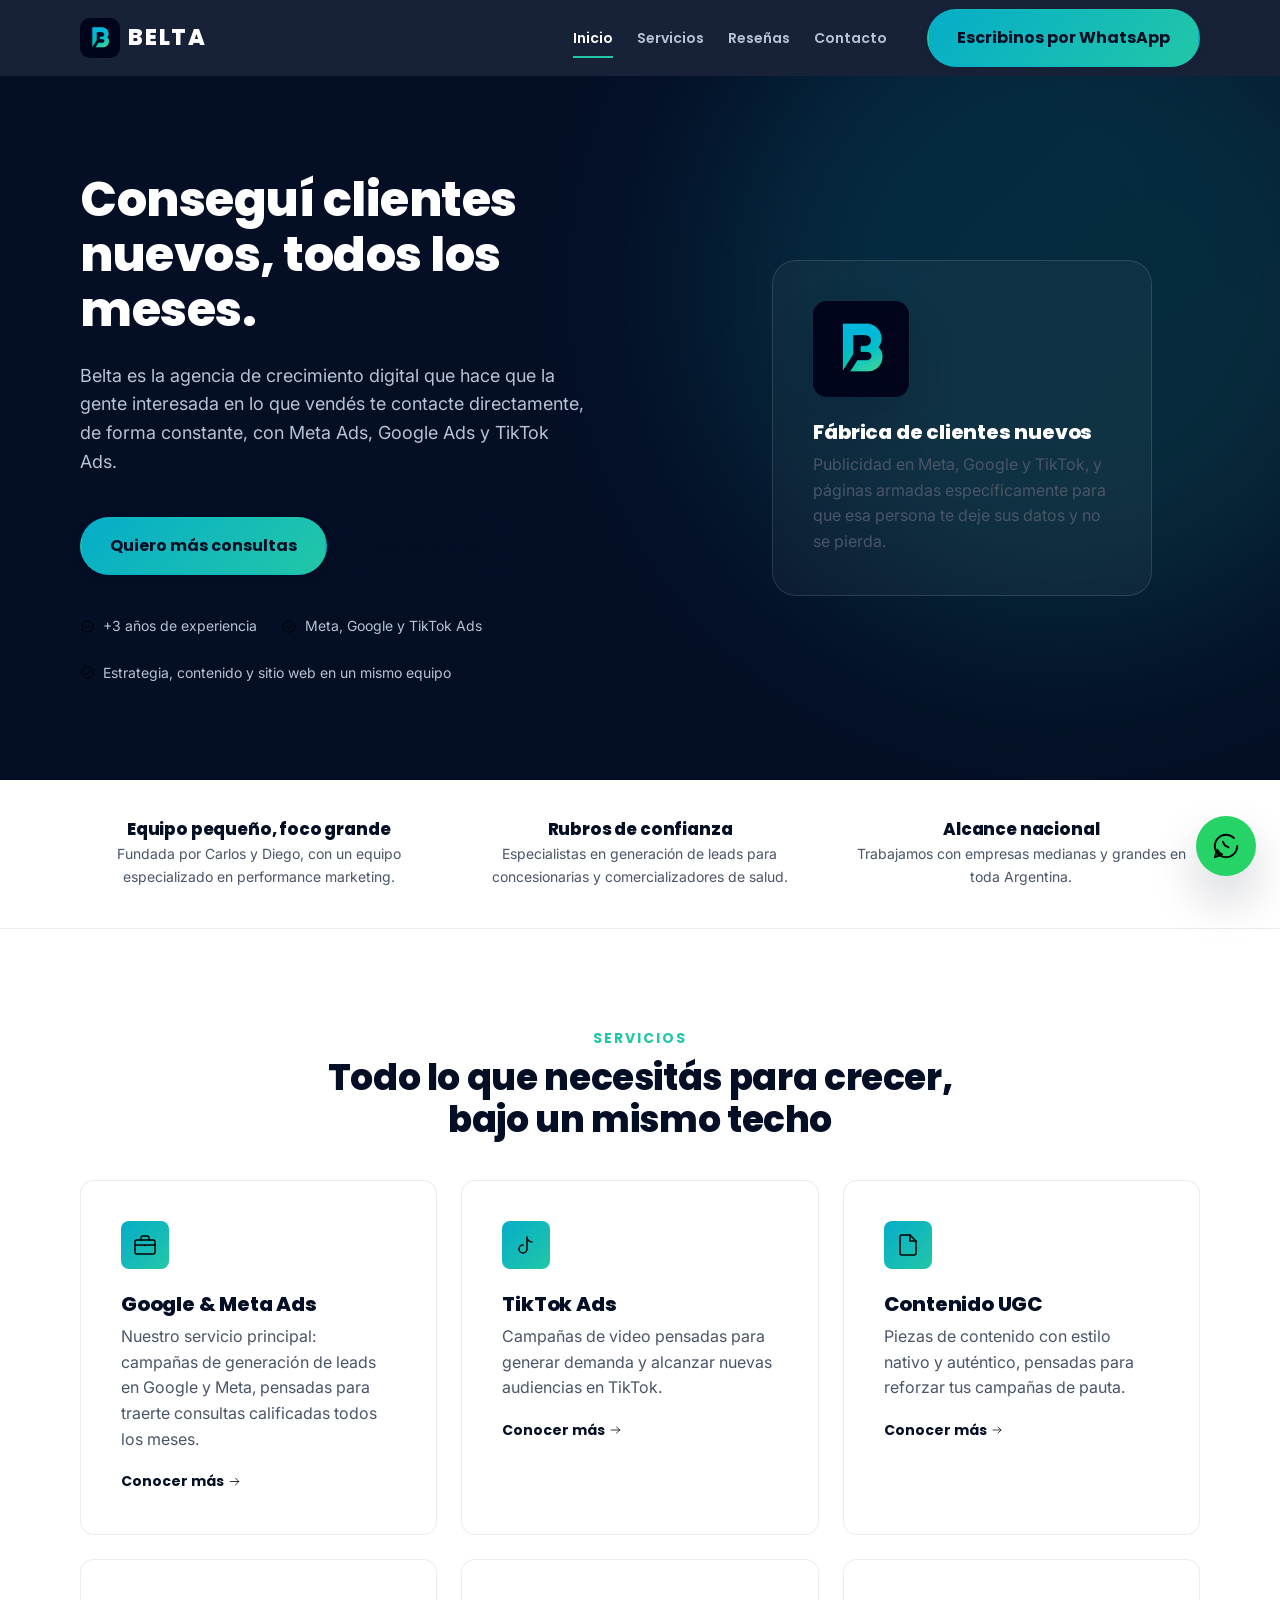
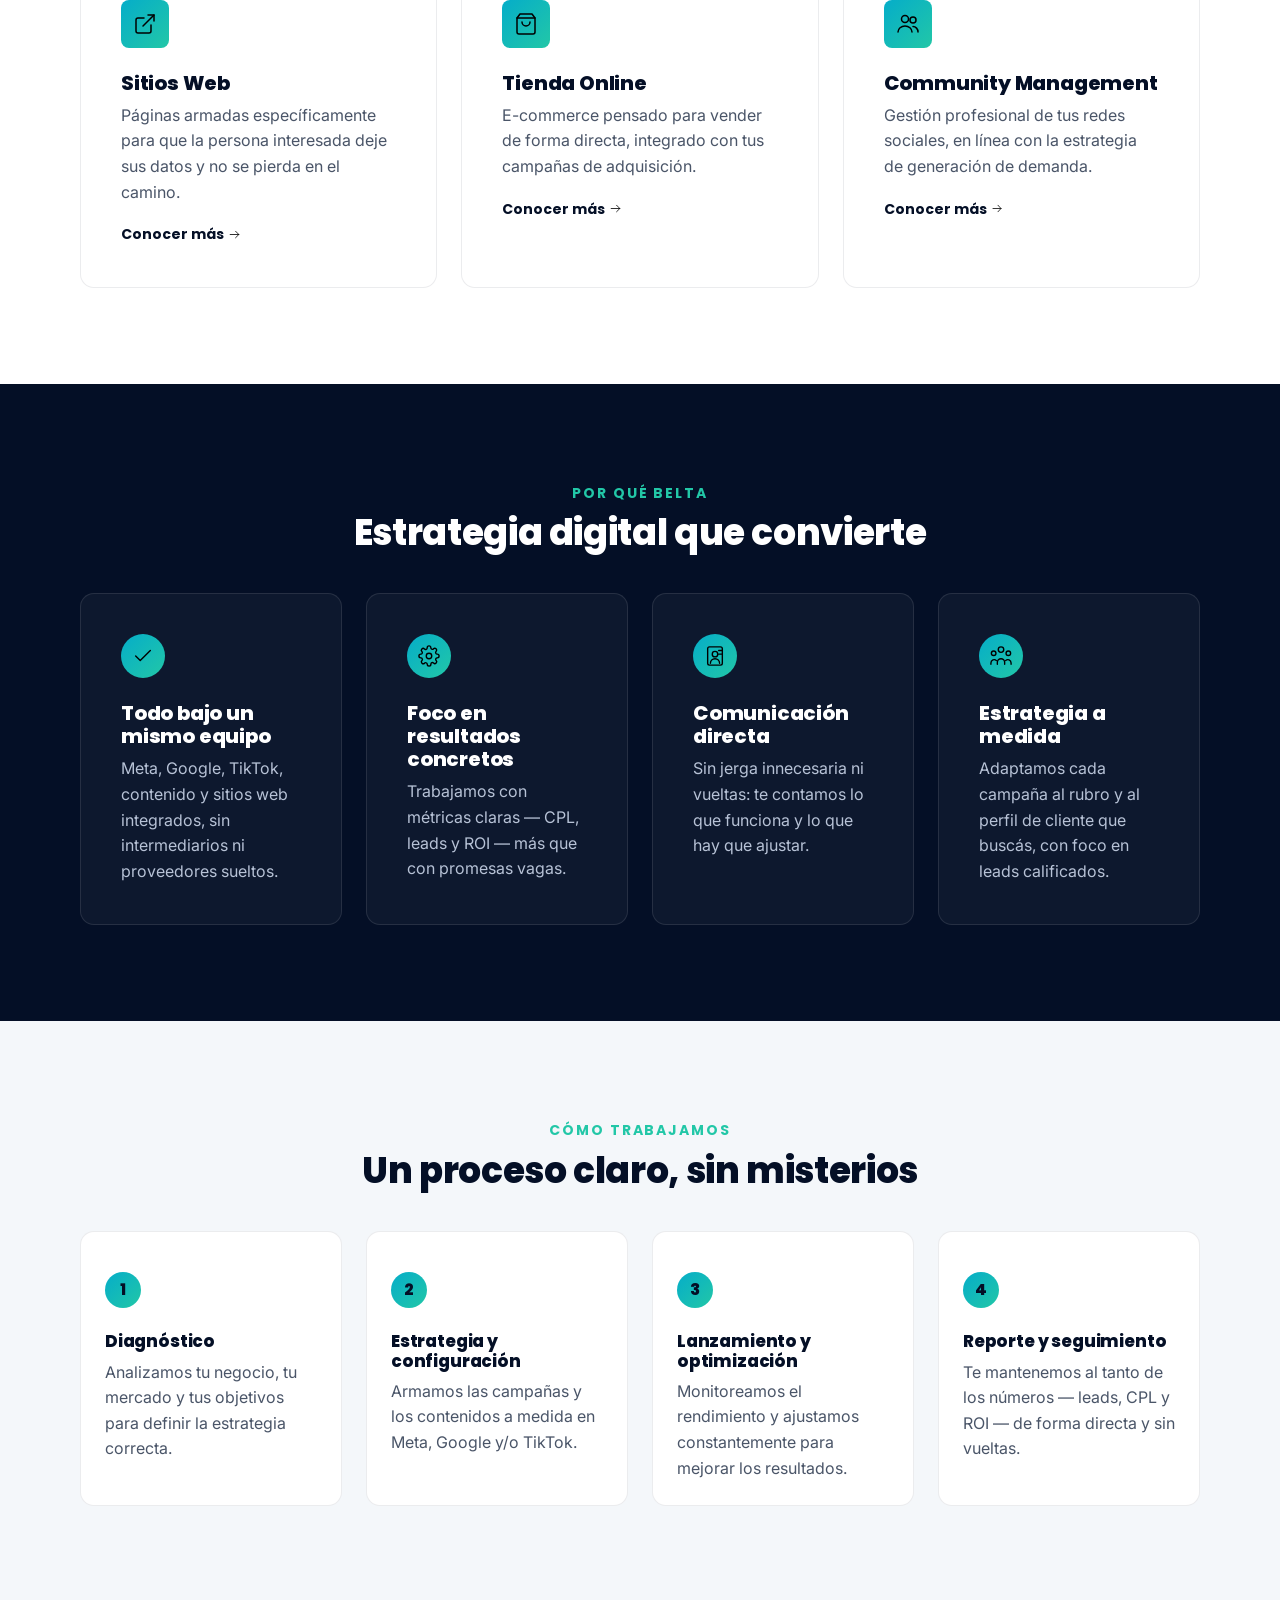
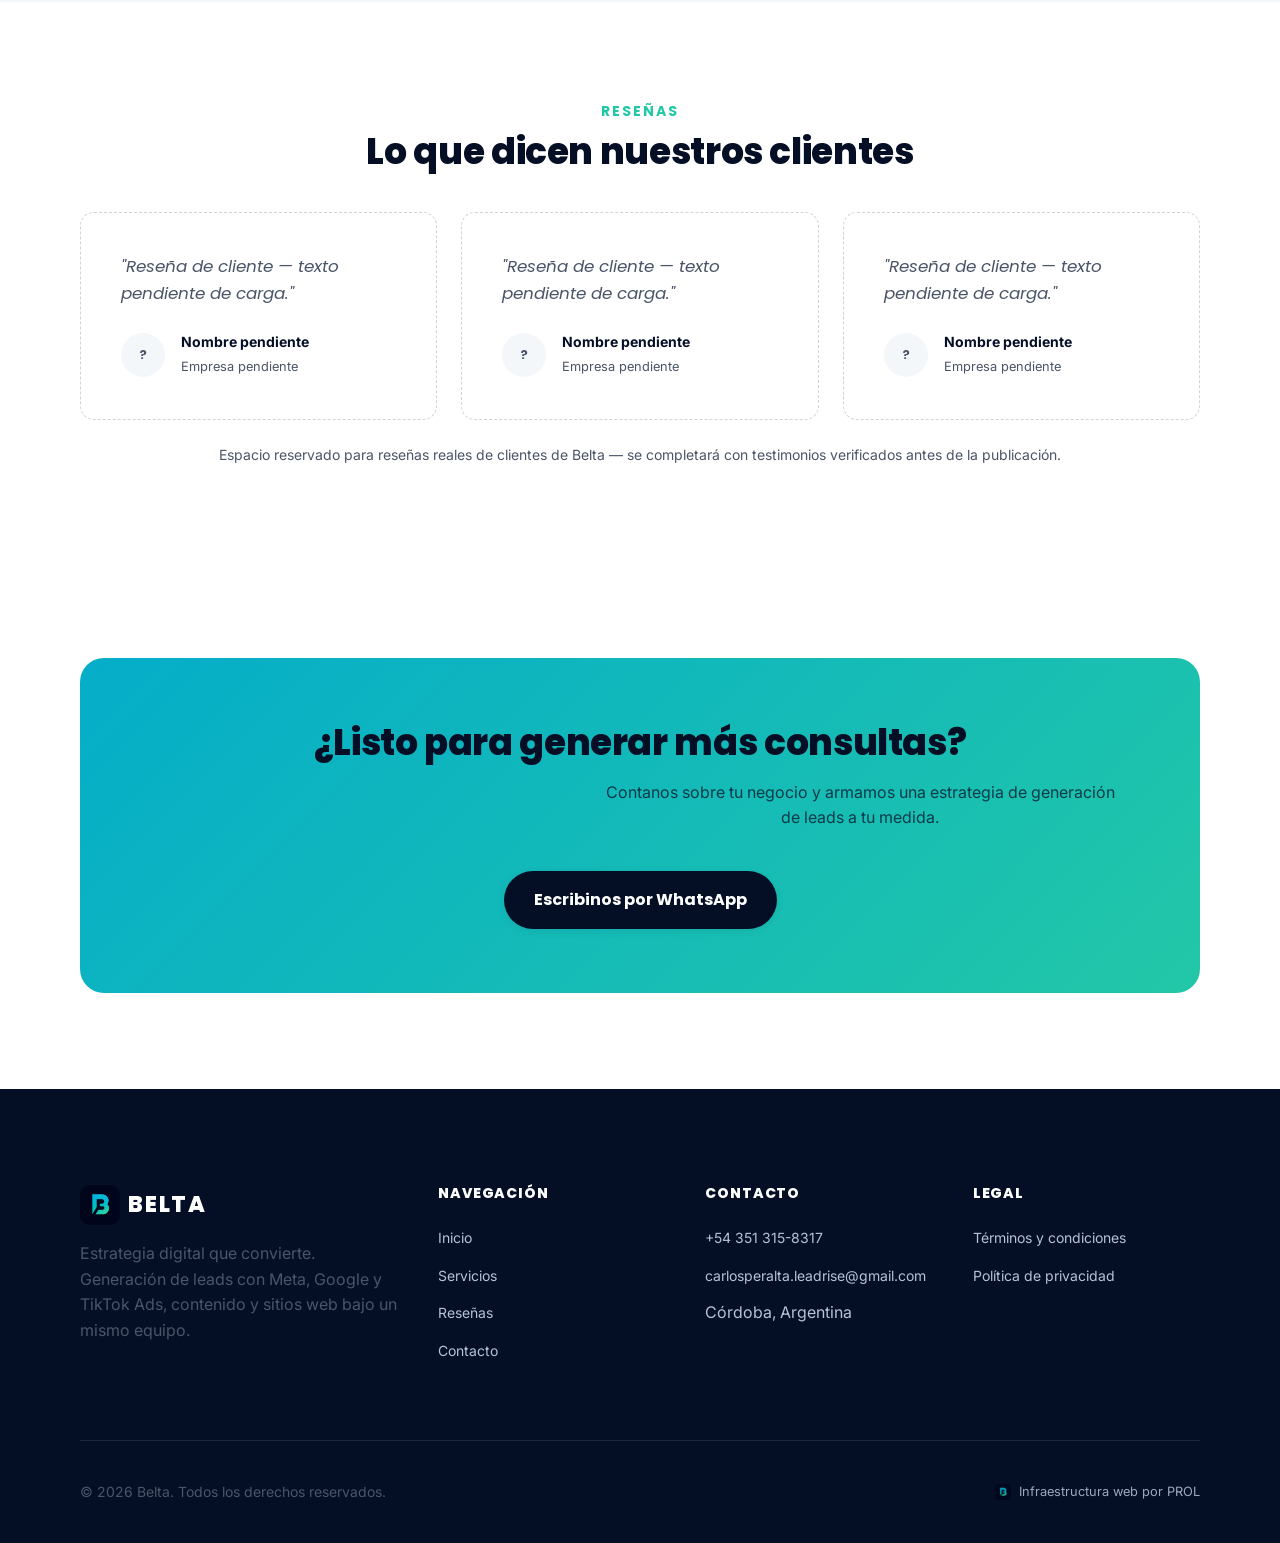
==== index.html @ 253b67d3 "Initial commit" ====
<!DOCTYPE html>
<html lang="es-AR">
<head>
  <meta charset="UTF-8">
  <meta name="viewport" content="width=device-width, initial-scale=1.0">
  <title>Belta — Agencia de Crecimiento Digital en Córdoba, Argentina</title>
  <meta name="description" content="Belta es la agencia de crecimiento digital que genera consultas calificadas todos los meses con Meta Ads, Google Ads y TikTok Ads, sumando contenido UGC y sitios web bajo un mismo equipo.">
  <link rel="canonical" href="https://www.belta.com.ar/">

  <meta property="og:type" content="website">
  <meta property="og:title" content="Belta — Agencia de Crecimiento Digital">
  <meta property="og:description" content="Estrategia digital que convierte: Meta Ads, Google Ads, TikTok Ads, contenido y sitios web bajo un mismo equipo.">
  <meta property="og:image" content="assets/images/logo/belta-icon-navy-512.png">
  <meta property="og:locale" content="es_AR">
  <meta name="twitter:card" content="summary_large_image">

  <link rel="icon" type="image/png" sizes="32x32" href="assets/images/logo/favicon-32x32.png">
  <link rel="icon" type="image/png" sizes="16x16" href="assets/images/logo/favicon-16x16.png">
  <link rel="apple-touch-icon" href="assets/images/logo/apple-touch-icon.png">

  <link rel="preconnect" href="https://fonts.googleapis.com">
  <link rel="preconnect" href="https://fonts.gstatic.com" crossorigin>
  <link href="https://fonts.googleapis.com/css2?family=Poppins:wght@600;700;800&family=Inter:wght@400;500;600&display=swap" rel="stylesheet">

  <link rel="stylesheet" href="assets/css/style.css">
</head>
<body>
  <a class="skip-link" href="#main-content">Saltar al contenido principal</a>

  <header class="site-header" id="site-header">
    <div class="container header-inner">
      <a href="index.html" class="brand" aria-label="Belta — ir al inicio">
        <img class="brand-mark" src="assets/images/logo/belta-icon-navy.png" alt="" width="40" height="40">
        <span class="brand-word">BELTA</span>
      </a>

      <nav class="primary-nav" id="primary-nav" aria-label="Navegación principal">
        <ul class="primary-nav__list">
          <li><a href="index.html" aria-current="page">Inicio</a></li>
          <li><a href="services.html">Servicios</a></li>
          <li><a href="index.html#resenas">Reseñas</a></li>
          <li><a href="contact.html">Contacto</a></li>
        </ul>
        <div class="header-cta">
          <a class="btn btn--primary" href="https://wa.me/5493513158317?text=Hola%20Belta%2C%20quiero%20generar%20más%20consultas%20para%20mi%20negocio" target="_blank" rel="noopener">
            Escribinos por WhatsApp
          </a>
        </div>
      </nav>

      <button class="nav-toggle" id="nav-toggle" aria-expanded="false" aria-controls="primary-nav" aria-label="Abrir menú de navegación">
        <span></span><span></span><span></span>
      </button>
    </div>
  </header>

  <main id="main-content">

    <!-- HERO -->
    <section class="hero">
      <div class="container hero-inner">
        <div class="hero-content">
          <h1>Conseguí clientes nuevos, todos los meses.</h1>
          <p class="hero-lead">Belta es la agencia de crecimiento digital que hace que la gente interesada en lo que vendés te contacte directamente, de forma constante, con Meta Ads, Google Ads y TikTok Ads.</p>
          <div class="hero-actions">
            <a class="btn btn--primary" href="https://wa.me/5493513158317?text=Hola%20Belta%2C%20quiero%20generar%20más%20consultas%20para%20mi%20negocio" target="_blank" rel="noopener">
              Quiero más consultas
            </a>
            <a class="btn btn--secondary" href="services.html">Ver servicios</a>
          </div>
          <div class="hero-trust">
            <span class="hero-trust__item">
              <img class="btn-icon" src="assets/icons/ui/check-circle.svg" alt="" width="16" height="16">
              +3 años de experiencia
            </span>
            <span class="hero-trust__item">
              <img class="btn-icon" src="assets/icons/ui/check-circle.svg" alt="" width="16" height="16">
              Meta, Google y TikTok Ads
            </span>
            <span class="hero-trust__item">
              <img class="btn-icon" src="assets/icons/ui/check-circle.svg" alt="" width="16" height="16">
              Estrategia, contenido y sitio web en un mismo equipo
            </span>
          </div>
        </div>

        <div class="hero-visual">
          <div class="hero-visual-card">
            <img class="hero-visual-mark" src="assets/images/logo/belta-icon-navy.png" alt="Belta" width="96" height="96">
            <h3>Fábrica de clientes nuevos</h3>
            <p>Publicidad en Meta, Google y TikTok, y páginas armadas específicamente para que esa persona te deje sus datos y no se pierda.</p>
          </div>
        </div>
      </div>
    </section>

    <!-- VALUE STRIP -->
    <section class="value-strip">
      <div class="container value-strip__grid">
        <div class="value-strip__item">
          <h3>Equipo pequeño, foco grande</h3>
          <p>Fundada por Carlos y Diego, con un equipo especializado en performance marketing.</p>
        </div>
        <div class="value-strip__item">
          <h3>Rubros de confianza</h3>
          <p>Especialistas en generación de leads para concesionarias y comercializadores de salud.</p>
        </div>
        <div class="value-strip__item">
          <h3>Alcance nacional</h3>
          <p>Trabajamos con empresas medianas y grandes en toda Argentina.</p>
        </div>
      </div>
    </section>

    <!-- SERVICES OVERVIEW -->
    <section class="section" id="servicios">
      <div class="container">
        <div class="section-header section-header--center">
          <span class="eyebrow">Servicios</span>
          <h2>Todo lo que necesitás para crecer, bajo un mismo techo</h2>
        </div>

        <div class="grid grid--3">
          <article class="service-card">
            <div class="service-card__icon"><img src="assets/icons/business/briefcase.svg" alt=""></div>
            <h3>Google &amp; Meta Ads</h3>
            <p>Nuestro servicio principal: campañas de generación de leads en Google y Meta, pensadas para traerte consultas calificadas todos los meses.</p>
            <a class="service-card__link" href="services.html#google-meta-ads">Conocer más <img class="btn-icon" src="assets/icons/navigation/arrow-right.svg" alt=""></a>
          </article>

          <article class="service-card">
            <div class="service-card__icon"><img src="assets/icons/social/tiktok.svg" alt=""></div>
            <h3>TikTok Ads</h3>
            <p>Campañas de video pensadas para generar demanda y alcanzar nuevas audiencias en TikTok.</p>
            <a class="service-card__link" href="services.html#tiktok-ads">Conocer más <img class="btn-icon" src="assets/icons/navigation/arrow-right.svg" alt=""></a>
          </article>

          <article class="service-card">
            <div class="service-card__icon"><img src="assets/icons/documents/file.svg" alt=""></div>
            <h3>Contenido UGC</h3>
            <p>Piezas de contenido con estilo nativo y auténtico, pensadas para reforzar tus campañas de pauta.</p>
            <a class="service-card__link" href="services.html#contenido-ugc">Conocer más <img class="btn-icon" src="assets/icons/navigation/arrow-right.svg" alt=""></a>
          </article>

          <article class="service-card">
            <div class="service-card__icon"><img src="assets/icons/ui/external-link.svg" alt=""></div>
            <h3>Sitios Web</h3>
            <p>Páginas armadas específicamente para que la persona interesada deje sus datos y no se pierda en el camino.</p>
            <a class="service-card__link" href="services.html#sitios-web">Conocer más <img class="btn-icon" src="assets/icons/navigation/arrow-right.svg" alt=""></a>
          </article>

          <article class="service-card">
            <div class="service-card__icon"><img src="assets/icons/ecommerce/cart.svg" alt=""></div>
            <h3>Tienda Online</h3>
            <p>E-commerce pensado para vender de forma directa, integrado con tus campañas de adquisición.</p>
            <a class="service-card__link" href="services.html#tienda-online">Conocer más <img class="btn-icon" src="assets/icons/navigation/arrow-right.svg" alt=""></a>
          </article>

          <article class="service-card">
            <div class="service-card__icon"><img src="assets/icons/business/users.svg" alt=""></div>
            <h3>Community Management</h3>
            <p>Gestión profesional de tus redes sociales, en línea con la estrategia de generación de demanda.</p>
            <a class="service-card__link" href="services.html#community-management">Conocer más <img class="btn-icon" src="assets/icons/navigation/arrow-right.svg" alt=""></a>
          </article>
        </div>
      </div>
    </section>

    <!-- DIFFERENTIATORS -->
    <section class="section section--navy" id="diferenciales">
      <div class="container">
        <div class="section-header section-header--center">
          <span class="eyebrow">Por qué Belta</span>
          <h2>Estrategia digital que convierte</h2>
        </div>

        <div class="grid grid--4">
          <div class="diff-card">
            <div class="diff-card__icon"><img src="assets/icons/ui/check.svg" alt=""></div>
            <h3>Todo bajo un mismo equipo</h3>
            <p>Meta, Google, TikTok, contenido y sitios web integrados, sin intermediarios ni proveedores sueltos.</p>
          </div>
          <div class="diff-card">
            <div class="diff-card__icon"><img src="assets/icons/business/settings.svg" alt=""></div>
            <h3>Foco en resultados concretos</h3>
            <p>Trabajamos con métricas claras — CPL, leads y ROI — más que con promesas vagas.</p>
          </div>
          <div class="diff-card">
            <div class="diff-card__icon"><img src="assets/icons/communication/contact.svg" alt=""></div>
            <h3>Comunicación directa</h3>
            <p>Sin jerga innecesaria ni vueltas: te contamos lo que funciona y lo que hay que ajustar.</p>
          </div>
          <div class="diff-card">
            <div class="diff-card__icon"><img src="assets/icons/business/team.svg" alt=""></div>
            <h3>Estrategia a medida</h3>
            <p>Adaptamos cada campaña al rubro y al perfil de cliente que buscás, con foco en leads calificados.</p>
          </div>
        </div>
      </div>
    </section>

    <!-- PROCESS -->
    <section class="section section--soft" id="como-trabajamos">
      <div class="container">
        <div class="section-header section-header--center">
          <span class="eyebrow">Cómo trabajamos</span>
          <h2>Un proceso claro, sin misterios</h2>
        </div>

        <div class="process-list">
          <div class="process-step">
            <span class="process-step__number" aria-hidden="true"></span>
            <h3>Diagnóstico</h3>
            <p>Analizamos tu negocio, tu mercado y tus objetivos para definir la estrategia correcta.</p>
          </div>
          <div class="process-step">
            <span class="process-step__number" aria-hidden="true"></span>
            <h3>Estrategia y configuración</h3>
            <p>Armamos las campañas y los contenidos a medida en Meta, Google y/o TikTok.</p>
          </div>
          <div class="process-step">
            <span class="process-step__number" aria-hidden="true"></span>
            <h3>Lanzamiento y optimización</h3>
            <p>Monitoreamos el rendimiento y ajustamos constantemente para mejorar los resultados.</p>
          </div>
          <div class="process-step">
            <span class="process-step__number" aria-hidden="true"></span>
            <h3>Reporte y seguimiento</h3>
            <p>Te mantenemos al tanto de los números — leads, CPL y ROI — de forma directa y sin vueltas.</p>
          </div>
        </div>
      </div>
    </section>

    <!-- TESTIMONIALS / RESEÑAS -->
    <section class="section" id="resenas">
      <div class="container">
        <div class="section-header section-header--center">
          <span class="eyebrow">Reseñas</span>
          <h2>Lo que dicen nuestros clientes</h2>
        </div>

        <div class="grid grid--3">
          <div class="testimonial-card">
            <p class="testimonial-card__quote">"Reseña de cliente — texto pendiente de carga."</p>
            <div class="testimonial-card__author">
              <span class="testimonial-card__avatar" aria-hidden="true">?</span>
              <div>
                <strong>Nombre pendiente</strong>
                <span>Empresa pendiente</span>
              </div>
            </div>
          </div>
          <div class="testimonial-card">
            <p class="testimonial-card__quote">"Reseña de cliente — texto pendiente de carga."</p>
            <div class="testimonial-card__author">
              <span class="testimonial-card__avatar" aria-hidden="true">?</span>
              <div>
                <strong>Nombre pendiente</strong>
                <span>Empresa pendiente</span>
              </div>
            </div>
          </div>
          <div class="testimonial-card">
            <p class="testimonial-card__quote">"Reseña de cliente — texto pendiente de carga."</p>
            <div class="testimonial-card__author">
              <span class="testimonial-card__avatar" aria-hidden="true">?</span>
              <div>
                <strong>Nombre pendiente</strong>
                <span>Empresa pendiente</span>
              </div>
            </div>
          </div>
        </div>
        <p class="testimonial-pending-note">Espacio reservado para reseñas reales de clientes de Belta — se completará con testimonios verificados antes de la publicación.</p>
      </div>
    </section>

    <!-- CTA BAND -->
    <section class="section">
      <div class="container">
        <div class="cta-band">
          <h2>¿Listo para generar más consultas?</h2>
          <p>Contanos sobre tu negocio y armamos una estrategia de generación de leads a tu medida.</p>
          <a class="btn btn--primary" href="https://wa.me/5493513158317?text=Hola%20Belta%2C%20quiero%20generar%20más%20consultas%20para%20mi%20negocio" target="_blank" rel="noopener">
            Escribinos por WhatsApp
          </a>
        </div>
      </div>
    </section>

  </main>

  <footer class="site-footer">
    <div class="container">
      <div class="footer-grid">
        <div class="footer-col footer-brand">
          <a href="index.html" class="brand" aria-label="Belta — ir al inicio">
            <img class="brand-mark" src="assets/images/logo/belta-icon-navy.png" alt="" width="40" height="40">
            <span class="brand-word">BELTA</span>
          </a>
          <p>Estrategia digital que convierte. Generación de leads con Meta, Google y TikTok Ads, contenido y sitios web bajo un mismo equipo.</p>
        </div>

        <nav class="footer-col" aria-label="Navegación de pie de página">
          <h4>Navegación</h4>
          <ul>
            <li><a href="index.html">Inicio</a></li>
            <li><a href="services.html">Servicios</a></li>
            <li><a href="index.html#resenas">Reseñas</a></li>
            <li><a href="contact.html">Contacto</a></li>
          </ul>
        </nav>

        <div class="footer-col">
          <h4>Contacto</h4>
          <ul>
            <li><a href="https://wa.me/5493513158317" target="_blank" rel="noopener">+54 351 315-8317</a></li>
            <li><a href="mailto:carlosperalta.leadrise@gmail.com">carlosperalta.leadrise@gmail.com</a></li>
            <li><span>Córdoba, Argentina</span></li>
          </ul>
        </div>

        <div class="footer-col">
          <h4>Legal</h4>
          <ul>
            <li><a href="terms.html">Términos y condiciones</a></li>
            <li><a href="privacy-policy.html">Política de privacidad</a></li>
          </ul>
        </div>
      </div>

      <div class="footer-bottom">
        <p>&copy; <span id="current-year">2026</span> Belta. Todos los derechos reservados.</p>
        <a class="prol-signature" href="https://prolstudio.com" target="_blank" rel="noopener">
          <img src="assets/images/logo/belta-icon-navy.png" alt="" width="16" height="16" style="border-radius: 4px;">
          Infraestructura web por PROL
        </a>
      </div>
    </div>
  </footer>

  <a class="floating-whatsapp" href="https://wa.me/5493513158317?text=Hola%20Belta%2C%20quiero%20generar%20más%20consultas%20para%20mi%20negocio" target="_blank" rel="noopener" aria-label="Escribinos por WhatsApp">
    <img src="assets/icons/communication/whatsapp.svg" alt="">
  </a>

  <script src="assets/js/main.js" defer></script>
</body>
</html>
---- assets/css/style.css ----
/* ==========================================================================
   BELTA — Production Interface Stylesheet
   Design system per Belta_Manual_de_Marca_1.docx (v1.0, Aug 2026)
   Built under PROL_BASE_v1.7.3 / PROL_PROFESIONAL_v3
   ========================================================================== */

/* --------------------------------------------------------------------------
   01. Design Tokens
   -------------------------------------------------------------------------- */
:root {
  /* Brand colors */
  --color-navy: #040F26;
  --color-navy-soft: #0B1B3A;
  --color-white: #FFFFFF;
  --color-off-white: #F4F7FA;
  --color-turquoise: #05ADC9;
  --color-green: #22C7A7;
  --gradient-brand: linear-gradient(135deg, var(--color-turquoise) 0%, var(--color-green) 100%);

  /* Text */
  --text-on-light: var(--color-navy);
  --text-on-light-muted: #4A5568;
  --text-on-dark: var(--color-white);
  --text-on-dark-muted: #B7C2D6;

  /* Typography */
  --font-heading: 'Poppins', 'Segoe UI', sans-serif;
  --font-body: 'Inter', 'Segoe UI', sans-serif;

  --fs-display: clamp(2.25rem, 4vw + 1rem, 3.75rem);
  --fs-h1: clamp(2rem, 3vw + 1rem, 3rem);
  --fs-h2: clamp(1.6rem, 2vw + 1rem, 2.25rem);
  --fs-h3: 1.25rem;
  --fs-body-lg: 1.125rem;
  --fs-body: 1rem;
  --fs-small: 0.875rem;

  /* Spacing scale */
  --space-3xs: 0.25rem;
  --space-2xs: 0.5rem;
  --space-xs: 0.75rem;
  --space-sm: 1rem;
  --space-md: 1.5rem;
  --space-lg: 2.5rem;
  --space-xl: 4rem;
  --space-2xl: 6rem;

  /* Layout */
  --container-width: 1200px;
  --container-padding: clamp(1.25rem, 4vw, 2.5rem);
  --radius-sm: 8px;
  --radius-md: 14px;
  --radius-lg: 24px;
  --radius-pill: 999px;

  /* Elevation & motion */
  --shadow-sm: 0 2px 8px rgba(4, 15, 38, 0.08);
  --shadow-md: 0 12px 32px rgba(4, 15, 38, 0.12);
  --shadow-lg: 0 24px 48px rgba(4, 15, 38, 0.18);
  --transition-fast: 150ms ease;
  --transition-base: 250ms ease;

  --header-height: 76px;
}

/* --------------------------------------------------------------------------
   02. Reset & Base
   -------------------------------------------------------------------------- */
*, *::before, *::after { box-sizing: border-box; }
html { scroll-behavior: smooth; }

@media (prefers-reduced-motion: reduce) {
  html { scroll-behavior: auto; }
  *, *::before, *::after {
    animation-duration: 0.01ms !important;
    animation-iteration-count: 1 !important;
    transition-duration: 0.01ms !important;
    scroll-behavior: auto !important;
  }
}

body, h1, h2, h3, h4, p, ul, ol, figure {
  margin: 0;
}

body {
  font-family: var(--font-body);
  font-size: var(--fs-body);
  line-height: 1.6;
  color: var(--text-on-light);
  background: var(--color-white);
  -webkit-font-smoothing: antialiased;
}

h1, h2, h3, h4 {
  font-family: var(--font-heading);
  font-weight: 800;
  line-height: 1.15;
  color: var(--color-navy);
  letter-spacing: -0.01em;
}

h1 { font-size: var(--fs-h1); }
h2 { font-size: var(--fs-h2); }
h3 { font-size: var(--fs-h3); }

p { color: var(--text-on-light-muted); }

a { color: inherit; text-decoration: none; }

img { max-width: 100%; display: block; }

ul, ol { list-style: none; padding: 0; }

button { font-family: inherit; cursor: pointer; }

input, textarea, select { font-family: inherit; font-size: inherit; }

:focus-visible {
  outline: 3px solid var(--color-turquoise);
  outline-offset: 2px;
}

.skip-link {
  position: absolute;
  left: -9999px;
  top: 0;
  background: var(--color-navy);
  color: var(--color-white);
  padding: var(--space-sm) var(--space-md);
  z-index: 1000;
  border-radius: 0 0 var(--radius-sm) 0;
}
.skip-link:focus {
  left: 0;
}

/* --------------------------------------------------------------------------
   03. Layout Helpers
   -------------------------------------------------------------------------- */
.container {
  width: 100%;
  max-width: var(--container-width);
  margin-inline: auto;
  padding-inline: var(--container-padding);
}

.section {
  padding-block: var(--space-2xl);
}

.section--tight {
  padding-block: var(--space-xl);
}

.section--navy {
  background: var(--color-navy);
  color: var(--text-on-dark);
}
.section--navy h2,
.section--navy h3 { color: var(--text-on-dark); }
.section--navy p { color: var(--text-on-dark-muted); }

.section--soft {
  background: var(--color-off-white);
}

.section-header {
  max-width: 640px;
  margin-bottom: var(--space-lg);
}

.section-header--center {
  margin-inline: auto;
  text-align: center;
}

.eyebrow {
  display: inline-block;
  font-family: var(--font-heading);
  font-weight: 700;
  font-size: var(--fs-small);
  letter-spacing: 0.14em;
  text-transform: uppercase;
  color: var(--color-green);
  margin-bottom: var(--space-2xs);
}

.grid {
  display: grid;
  gap: var(--space-md);
}

.grid--2 { grid-template-columns: repeat(2, 1fr); }
.grid--3 { grid-template-columns: repeat(3, 1fr); }
.grid--4 { grid-template-columns: repeat(4, 1fr); }

@media (max-width: 900px) {
  .grid--3, .grid--4 { grid-template-columns: repeat(2, 1fr); }
}
@media (max-width: 600px) {
  .grid--2, .grid--3, .grid--4 { grid-template-columns: 1fr; }
}

.visually-hidden {
  position: absolute;
  width: 1px; height: 1px;
  padding: 0; margin: -1px;
  overflow: hidden;
  clip: rect(0,0,0,0);
  white-space: nowrap; border: 0;
}

/* --------------------------------------------------------------------------
   04. Buttons
   -------------------------------------------------------------------------- */
.btn {
  display: inline-flex;
  align-items: center;
  justify-content: center;
  gap: var(--space-2xs);
  font-family: var(--font-heading);
  font-weight: 700;
  font-size: var(--fs-body);
  padding: 0.9rem 1.75rem;
  border-radius: var(--radius-pill);
  border: 2px solid transparent;
  transition: transform var(--transition-fast), box-shadow var(--transition-fast), background var(--transition-fast), color var(--transition-fast);
  white-space: nowrap;
}

.btn:hover { transform: translateY(-2px); }

.btn--primary {
  background: var(--gradient-brand);
  color: var(--color-navy);
  box-shadow: var(--shadow-sm);
}
.btn--primary:hover { box-shadow: var(--shadow-md); }

.btn--secondary {
  background: transparent;
  border-color: currentColor;
  color: var(--color-navy);
}
.section--navy .btn--secondary { color: var(--color-white); }
.btn--secondary:hover { background: rgba(4, 15, 38, 0.06); }
.section--navy .btn--secondary:hover { background: rgba(255,255,255,0.08); }

.btn--block { width: 100%; }

.btn-icon {
  width: 1.1em;
  height: 1.1em;
  flex-shrink: 0;
}

/* --------------------------------------------------------------------------
   05. Header
   -------------------------------------------------------------------------- */
.site-header {
  position: sticky;
  top: 0;
  z-index: 500;
  background: rgba(4, 15, 38, 0.92);
  backdrop-filter: blur(10px);
  -webkit-backdrop-filter: blur(10px);
  transition: box-shadow var(--transition-base), background var(--transition-base);
}

.site-header.is-scrolled {
  box-shadow: 0 8px 24px rgba(4, 15, 38, 0.25);
}

.header-inner {
  display: flex;
  align-items: center;
  justify-content: space-between;
  min-height: var(--header-height);
  gap: var(--space-md);
}

.brand {
  display: flex;
  align-items: center;
  gap: var(--space-2xs);
  flex-shrink: 0;
}

.brand-mark {
  width: 40px;
  height: 40px;
  border-radius: 10px;
  object-fit: cover;
}

.brand-word {
  font-family: var(--font-heading);
  font-weight: 800;
  font-size: 1.4rem;
  letter-spacing: 0.08em;
  color: var(--color-white);
}

.primary-nav {
  display: flex;
  align-items: center;
  gap: var(--space-lg);
}

.primary-nav__list {
  display: flex;
  gap: var(--space-md);
}

.primary-nav__list a {
  font-family: var(--font-heading);
  font-weight: 600;
  font-size: var(--fs-small);
  color: var(--text-on-dark-muted);
  padding: var(--space-2xs) 0;
  border-bottom: 2px solid transparent;
  transition: color var(--transition-fast), border-color var(--transition-fast);
}

.primary-nav__list a:hover,
.primary-nav__list a[aria-current="page"] {
  color: var(--color-white);
  border-color: var(--color-green);
}

.header-cta { display: flex; align-items: center; gap: var(--space-sm); }

.nav-toggle {
  display: none;
  flex-direction: column;
  justify-content: center;
  gap: 5px;
  width: 42px;
  height: 42px;
  background: transparent;
  border: none;
  border-radius: var(--radius-sm);
}

.nav-toggle span {
  display: block;
  width: 22px;
  height: 2px;
  background: var(--color-white);
  margin-inline: auto;
  transition: transform var(--transition-fast), opacity var(--transition-fast);
}

.nav-toggle[aria-expanded="true"] span:nth-child(1) { transform: translateY(7px) rotate(45deg); }
.nav-toggle[aria-expanded="true"] span:nth-child(2) { opacity: 0; }
.nav-toggle[aria-expanded="true"] span:nth-child(3) { transform: translateY(-7px) rotate(-45deg); }

@media (max-width: 880px) {
  .nav-toggle { display: flex; }

  .primary-nav {
    position: fixed;
    inset: var(--header-height) 0 0 0;
    background: var(--color-navy);
    flex-direction: column;
    align-items: flex-start;
    padding: var(--space-lg) var(--container-padding);
    transform: translateX(100%);
    transition: transform var(--transition-base);
    overflow-y: auto;
  }

  .primary-nav.is-open { transform: translateX(0); }

  .primary-nav__list {
    flex-direction: column;
    gap: var(--space-md);
    width: 100%;
  }

  .primary-nav__list a { font-size: var(--fs-h3); display: block; }

  .header-cta { margin-top: var(--space-lg); width: 100%; }
  .header-cta .btn { width: 100%; }
}

/* --------------------------------------------------------------------------
   06. Hero
   -------------------------------------------------------------------------- */
.hero {
  position: relative;
  background: var(--color-navy);
  color: var(--text-on-dark);
  overflow: hidden;
  padding-block: var(--space-2xl);
}

.hero::before {
  content: "";
  position: absolute;
  inset: -20% -10% auto auto;
  width: 60vw;
  height: 60vw;
  max-width: 700px;
  max-height: 700px;
  background: var(--gradient-brand);
  opacity: 0.16;
  filter: blur(90px);
  border-radius: 50%;
  pointer-events: none;
}

.hero-inner {
  position: relative;
  display: grid;
  grid-template-columns: 1.1fr 0.9fr;
  gap: var(--space-xl);
  align-items: center;
}

@media (max-width: 900px) {
  .hero-inner { grid-template-columns: 1fr; }
}

.hero-content h1 { color: var(--color-white); margin-bottom: var(--space-md); }

.hero-lead {
  font-size: var(--fs-body-lg);
  color: var(--text-on-dark-muted);
  max-width: 46ch;
  margin-bottom: var(--space-lg);
}

.hero-actions {
  display: flex;
  flex-wrap: wrap;
  gap: var(--space-sm);
  margin-bottom: var(--space-lg);
}

.hero-trust {
  display: flex;
  flex-wrap: wrap;
  gap: var(--space-md);
}

.hero-trust__item {
  display: flex;
  align-items: center;
  gap: var(--space-2xs);
  font-size: var(--fs-small);
  color: var(--text-on-dark-muted);
}

.hero-trust__item .btn-icon { color: var(--color-green); }

.hero-visual {
  position: relative;
  display: flex;
  align-items: center;
  justify-content: center;
}

.hero-visual-card {
  width: 100%;
  max-width: 380px;
  padding: var(--space-lg);
  border-radius: var(--radius-lg);
  background: rgba(255, 255, 255, 0.04);
  border: 1px solid rgba(255, 255, 255, 0.12);
  backdrop-filter: blur(6px);
}

.hero-visual-mark {
  width: 96px;
  height: 96px;
  border-radius: var(--radius-md);
  margin-bottom: var(--space-md);
  box-shadow: var(--shadow-lg);
}

.hero-visual-card h3 { color: var(--color-white); margin-bottom: var(--space-2xs); }
.hero-visual-card p { margin: 0; }

/* --------------------------------------------------------------------------
   07. Value / Trust strip
   -------------------------------------------------------------------------- */
.value-strip {
  padding-block: var(--space-lg);
  border-bottom: 1px solid rgba(4, 15, 38, 0.08);
}

.value-strip__grid {
  display: grid;
  grid-template-columns: repeat(3, 1fr);
  gap: var(--space-md);
  text-align: center;
}

@media (max-width: 720px) {
  .value-strip__grid { grid-template-columns: 1fr; }
}

.value-strip__item h3 {
  font-size: 1.05rem;
  margin-bottom: var(--space-3xs);
}

.value-strip__item p { margin: 0; font-size: var(--fs-small); }

/* --------------------------------------------------------------------------
   08. Cards — Services
   -------------------------------------------------------------------------- */
.service-card {
  background: var(--color-white);
  border: 1px solid rgba(4, 15, 38, 0.08);
  border-radius: var(--radius-md);
  padding: var(--space-lg);
  height: 100%;
  transition: transform var(--transition-base), box-shadow var(--transition-base), border-color var(--transition-base);
}

.service-card:hover {
  transform: translateY(-4px);
  box-shadow: var(--shadow-md);
  border-color: transparent;
}

.service-card__icon {
  width: 48px;
  height: 48px;
  border-radius: var(--radius-sm);
  background: var(--gradient-brand);
  display: flex;
  align-items: center;
  justify-content: center;
  margin-bottom: var(--space-md);
}

.service-card__icon img { width: 24px; height: 24px; }

.service-card h3 { margin-bottom: var(--space-2xs); }

.service-card p { margin-bottom: var(--space-sm); }

.service-card__link {
  display: inline-flex;
  align-items: center;
  gap: var(--space-3xs);
  font-family: var(--font-heading);
  font-weight: 700;
  font-size: var(--fs-small);
  color: var(--color-navy);
}

.service-card__link .btn-icon { width: 0.9em; height: 0.9em; transition: transform var(--transition-fast); }
.service-card__link:hover .btn-icon { transform: translateX(3px); }

/* Detailed service block (services.html) */
.service-block {
  display: grid;
  grid-template-columns: 88px 1fr;
  gap: var(--space-md);
  padding-block: var(--space-lg);
  border-bottom: 1px solid rgba(4, 15, 38, 0.08);
}

.service-block:last-child { border-bottom: none; }

.service-block__icon {
  width: 64px;
  height: 64px;
  border-radius: var(--radius-md);
  background: var(--color-off-white);
  display: flex;
  align-items: center;
  justify-content: center;
}

.service-block__icon img { width: 30px; height: 30px; }

.service-block h3 { margin-bottom: var(--space-2xs); }

.service-block__tag {
  display: inline-block;
  font-size: 0.7rem;
  font-weight: 700;
  letter-spacing: 0.08em;
  text-transform: uppercase;
  color: var(--color-navy);
  background: var(--gradient-brand);
  padding: 0.2rem 0.6rem;
  border-radius: var(--radius-pill);
  margin-bottom: var(--space-2xs);
}

@media (max-width: 560px) {
  .service-block { grid-template-columns: 1fr; }
}

/* --------------------------------------------------------------------------
   09. Differentiators
   -------------------------------------------------------------------------- */
.diff-card {
  padding: var(--space-lg);
  border-radius: var(--radius-md);
  background: rgba(255, 255, 255, 0.04);
  border: 1px solid rgba(255, 255, 255, 0.1);
  height: 100%;
}

.diff-card__icon {
  width: 44px;
  height: 44px;
  border-radius: 50%;
  background: var(--gradient-brand);
  display: flex;
  align-items: center;
  justify-content: center;
  margin-bottom: var(--space-md);
}

.diff-card__icon img { width: 22px; height: 22px; }

.diff-card h3 { margin-bottom: var(--space-2xs); }

/* --------------------------------------------------------------------------
   10. Process (stepper)
   -------------------------------------------------------------------------- */
.process-list {
  display: grid;
  grid-template-columns: repeat(4, 1fr);
  gap: var(--space-md);
  counter-reset: step;
}

@media (max-width: 900px) {
  .process-list { grid-template-columns: repeat(2, 1fr); }
}
@media (max-width: 560px) {
  .process-list { grid-template-columns: 1fr; }
}

.process-step {
  position: relative;
  padding: var(--space-lg) var(--space-md) var(--space-md);
  background: var(--color-white);
  border: 1px solid rgba(4, 15, 38, 0.08);
  border-radius: var(--radius-md);
}

.process-step__number {
  counter-increment: step;
  display: inline-flex;
  align-items: center;
  justify-content: center;
  width: 36px;
  height: 36px;
  border-radius: 50%;
  font-family: var(--font-heading);
  font-weight: 800;
  color: var(--color-navy);
  background: var(--gradient-brand);
  margin-bottom: var(--space-md);
}

.process-step__number::before { content: counter(step); }

.process-step h3 { font-size: 1.05rem; margin-bottom: var(--space-2xs); }

/* --------------------------------------------------------------------------
   11. Testimonials
   -------------------------------------------------------------------------- */
.testimonial-card {
  background: var(--color-white);
  border: 1px dashed rgba(4, 15, 38, 0.18);
  border-radius: var(--radius-md);
  padding: var(--space-lg);
  height: 100%;
  display: flex;
  flex-direction: column;
  gap: var(--space-md);
}

.testimonial-card__quote {
  font-family: var(--font-heading);
  font-size: 1.05rem;
  font-style: italic;
  color: var(--text-on-light-muted);
}

.testimonial-card__author {
  display: flex;
  align-items: center;
  gap: var(--space-sm);
}

.testimonial-card__avatar {
  width: 44px;
  height: 44px;
  border-radius: 50%;
  background: var(--color-off-white);
  display: flex;
  align-items: center;
  justify-content: center;
  font-family: var(--font-heading);
  font-weight: 700;
  color: var(--text-on-light-muted);
  flex-shrink: 0;
}

.testimonial-card__author strong { display: block; font-size: var(--fs-small); }
.testimonial-card__author span { font-size: 0.8rem; color: var(--text-on-light-muted); }

.testimonial-pending-note {
  margin-top: var(--space-md);
  font-size: var(--fs-small);
  color: var(--text-on-light-muted);
  text-align: center;
}

/* --------------------------------------------------------------------------
   12. FAQ (accordion)
   -------------------------------------------------------------------------- */
.faq-list {
  border-top: 1px solid rgba(4, 15, 38, 0.1);
}

.faq-item {
  border-bottom: 1px solid rgba(4, 15, 38, 0.1);
}

.faq-item__question {
  width: 100%;
  display: flex;
  align-items: center;
  justify-content: space-between;
  gap: var(--space-md);
  padding: var(--space-md) 0;
  background: none;
  border: none;
  text-align: left;
  font-family: var(--font-heading);
  font-weight: 700;
  font-size: var(--fs-body-lg);
  color: var(--color-navy);
}

.faq-item__icon {
  position: relative;
  width: 20px;
  height: 20px;
  flex-shrink: 0;
}

.faq-item__icon::before,
.faq-item__icon::after {
  content: "";
  position: absolute;
  background: var(--color-navy);
  border-radius: 2px;
  transition: transform var(--transition-fast), opacity var(--transition-fast);
}

.faq-item__icon::before { width: 100%; height: 2px; top: 50%; left: 0; transform: translateY(-50%); }
.faq-item__icon::after { width: 2px; height: 100%; left: 50%; top: 0; transform: translateX(-50%); }

.faq-item__question[aria-expanded="true"] .faq-item__icon::after { opacity: 0; transform: translateX(-50%) rotate(90deg); }

.faq-item__answer {
  max-height: 0;
  overflow: hidden;
  transition: max-height var(--transition-base) ease;
}

.faq-item__answer p {
  padding-bottom: var(--space-md);
  max-width: 68ch;
}

/* --------------------------------------------------------------------------
   13. CTA band
   -------------------------------------------------------------------------- */
.cta-band {
  background: var(--gradient-brand);
  color: var(--color-navy);
  border-radius: var(--radius-lg);
  padding: var(--space-xl) var(--space-lg);
  text-align: center;
}

.cta-band h2 { color: var(--color-navy); margin-bottom: var(--space-sm); }
.cta-band p { color: rgba(4, 15, 38, 0.75); max-width: 52ch; margin-inline: auto var(--space-lg); margin-bottom: var(--space-lg);}

.cta-band .btn--primary {
  background: var(--color-navy);
  color: var(--color-white);
}

.cta-band .btn--primary:hover { box-shadow: 0 12px 32px rgba(4,15,38,0.35); }

/* --------------------------------------------------------------------------
   14. Contact page
   -------------------------------------------------------------------------- */
.contact-layout {
  display: grid;
  grid-template-columns: 1fr 1fr;
  gap: var(--space-xl);
  align-items: start;
}

@media (max-width: 880px) {
  .contact-layout { grid-template-columns: 1fr; }
}

.contact-form {
  background: var(--color-white);
  border: 1px solid rgba(4, 15, 38, 0.08);
  border-radius: var(--radius-lg);
  padding: var(--space-lg);
  box-shadow: var(--shadow-sm);
}

.form-field { margin-bottom: var(--space-md); }

.form-field label {
  display: flex;
  justify-content: space-between;
  font-family: var(--font-heading);
  font-weight: 600;
  font-size: var(--fs-small);
  margin-bottom: var(--space-2xs);
  color: var(--color-navy);
}

.form-field .optional-tag {
  font-weight: 400;
  color: var(--text-on-light-muted);
  text-transform: none;
}

.form-field input,
.form-field select,
.form-field textarea {
  width: 100%;
  padding: 0.85rem 1rem;
  border: 1.5px solid rgba(4, 15, 38, 0.16);
  border-radius: var(--radius-sm);
  background: var(--color-off-white);
  color: var(--color-navy);
  transition: border-color var(--transition-fast), background var(--transition-fast);
}

.form-field input:focus,
.form-field select:focus,
.form-field textarea:focus {
  border-color: var(--color-turquoise);
  background: var(--color-white);
}

.form-field textarea { resize: vertical; min-height: 120px; }

.form-note {
  font-size: var(--fs-small);
  color: var(--text-on-light-muted);
  margin-top: var(--space-sm);
}

.contact-info-card {
  background: var(--color-navy);
  color: var(--text-on-dark);
  border-radius: var(--radius-lg);
  padding: var(--space-lg);
  margin-bottom: var(--space-md);
}

.contact-info-card h3 { color: var(--color-white); }

.contact-method {
  display: flex;
  align-items: center;
  gap: var(--space-sm);
  padding-block: var(--space-sm);
  border-bottom: 1px solid rgba(255,255,255,0.1);
}

.contact-method:last-child { border-bottom: none; }

.contact-method__icon {
  width: 40px;
  height: 40px;
  border-radius: 50%;
  background: rgba(255,255,255,0.08);
  display: flex;
  align-items: center;
  justify-content: center;
  flex-shrink: 0;
}

.contact-method__icon img { width: 20px; height: 20px; }

.contact-method a, .contact-method span.value { color: var(--color-white); font-weight: 600; }
.contact-method .label { display: block; font-size: 0.75rem; color: var(--text-on-dark-muted); }

/* --------------------------------------------------------------------------
   15. Footer
   -------------------------------------------------------------------------- */
.site-footer {
  background: var(--color-navy);
  color: var(--text-on-dark-muted);
  padding-block: var(--space-2xl) var(--space-lg);
}

.footer-grid {
  display: grid;
  grid-template-columns: 1.4fr 1fr 1fr 1fr;
  gap: var(--space-lg);
  padding-bottom: var(--space-xl);
  border-bottom: 1px solid rgba(255,255,255,0.1);
}

@media (max-width: 880px) {
  .footer-grid { grid-template-columns: 1fr 1fr; }
}
@media (max-width: 560px) {
  .footer-grid { grid-template-columns: 1fr; }
}

.footer-brand .brand { margin-bottom: var(--space-sm); }
.footer-brand p { max-width: 34ch; }

.footer-col h4 {
  font-family: var(--font-heading);
  font-size: var(--fs-small);
  letter-spacing: 0.06em;
  text-transform: uppercase;
  color: var(--color-white);
  margin-bottom: var(--space-md);
}

.footer-col ul li { margin-bottom: var(--space-xs); }
.footer-col ul a { font-size: var(--fs-small); transition: color var(--transition-fast); }
.footer-col ul a:hover { color: var(--color-white); }

.footer-bottom {
  display: flex;
  align-items: center;
  justify-content: space-between;
  flex-wrap: wrap;
  gap: var(--space-sm);
  padding-top: var(--space-lg);
  font-size: var(--fs-small);
}

.prol-signature {
  display: inline-flex;
  align-items: center;
  gap: var(--space-2xs);
  color: var(--text-on-dark-muted);
  font-size: 0.8rem;
  opacity: 0.85;
  transition: opacity var(--transition-fast);
}

.prol-signature:hover { opacity: 1; }
.prol-signature img { width: 16px; height: 16px; }

/* --------------------------------------------------------------------------
   16. Floating WhatsApp button
   -------------------------------------------------------------------------- */
.floating-whatsapp {
  position: fixed;
  right: var(--space-md);
  bottom: var(--space-md);
  z-index: 600;
  width: 60px;
  height: 60px;
  border-radius: 50%;
  background: #25D366;
  display: flex;
  align-items: center;
  justify-content: center;
  box-shadow: var(--shadow-lg);
  transition: transform var(--transition-fast);
}

.floating-whatsapp:hover { transform: scale(1.08); }
.floating-whatsapp img { width: 30px; height: 30px; }

/* --------------------------------------------------------------------------
   17. Legal pages
   -------------------------------------------------------------------------- */
.legal-content { max-width: 760px; }
.legal-content h2 { margin-top: var(--space-lg); margin-bottom: var(--space-sm); }
.legal-content p { margin-bottom: var(--space-sm); }
.legal-updated { font-size: var(--fs-small); color: var(--text-on-light-muted); margin-bottom: var(--space-lg); }

.placeholder-notice {
  background: var(--color-off-white);
  border-left: 4px solid var(--color-turquoise);
  padding: var(--space-md);
  border-radius: var(--radius-sm);
  margin-bottom: var(--space-lg);
  font-size: var(--fs-small);
}

/* --------------------------------------------------------------------------
   18. Page hero (secondary pages)
   -------------------------------------------------------------------------- */
.page-hero {
  background: var(--color-navy);
  color: var(--text-on-dark);
  padding-block: var(--space-xl);
  text-align: center;
}

.page-hero h1 { color: var(--color-white); margin-bottom: var(--space-sm); }
.page-hero p { max-width: 60ch; margin-inline: auto; }
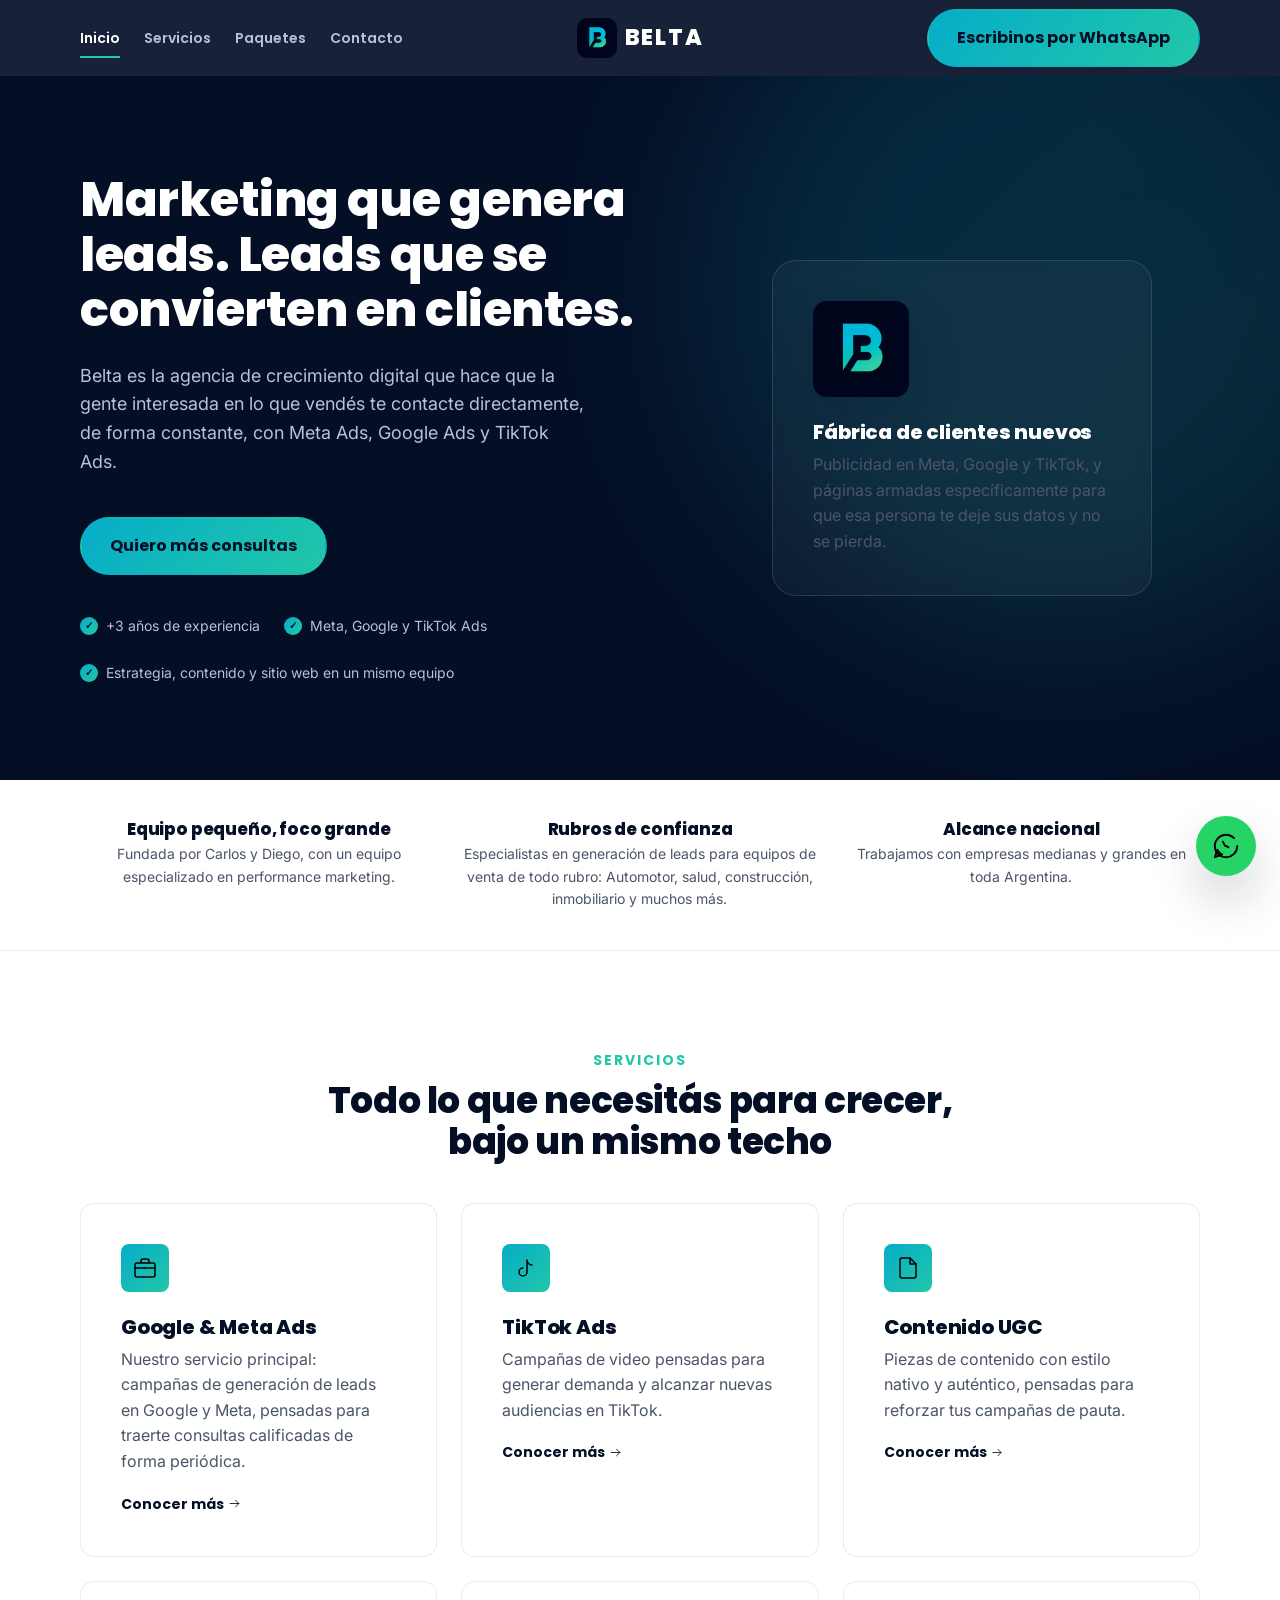
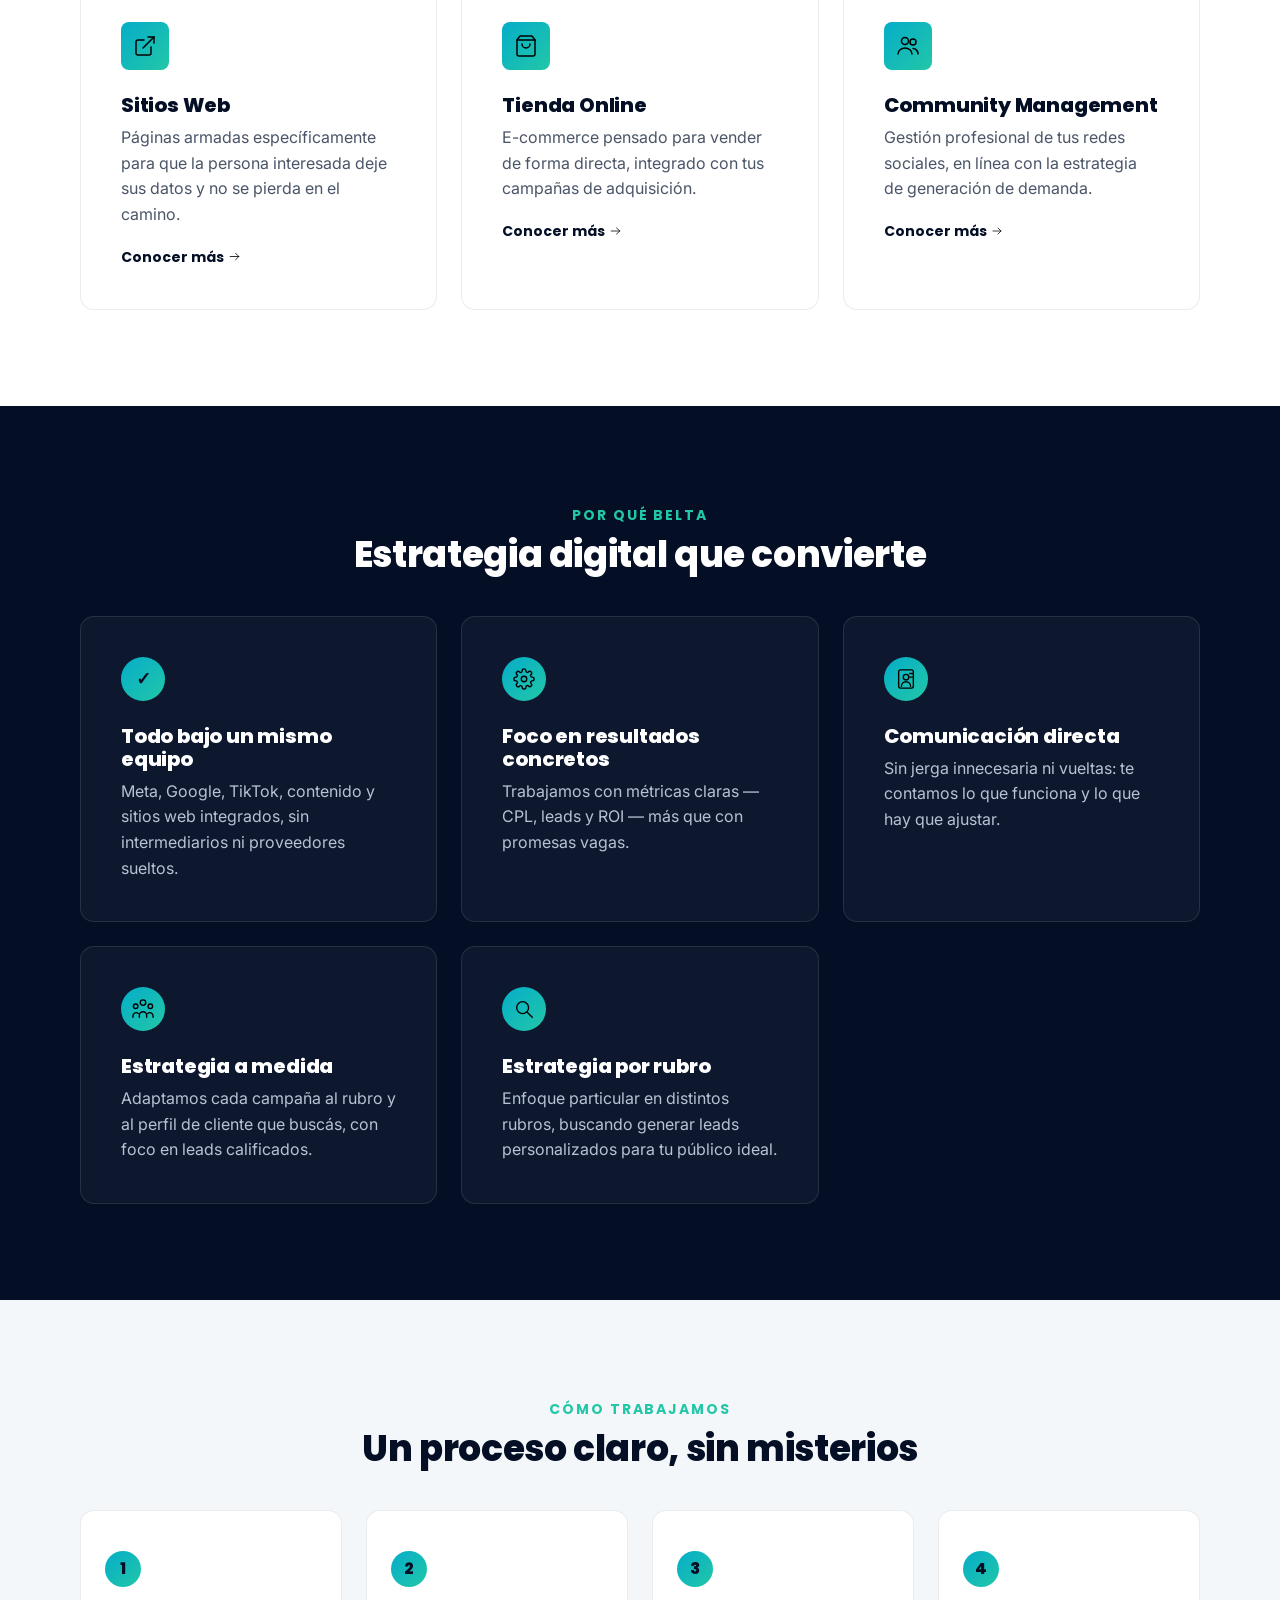
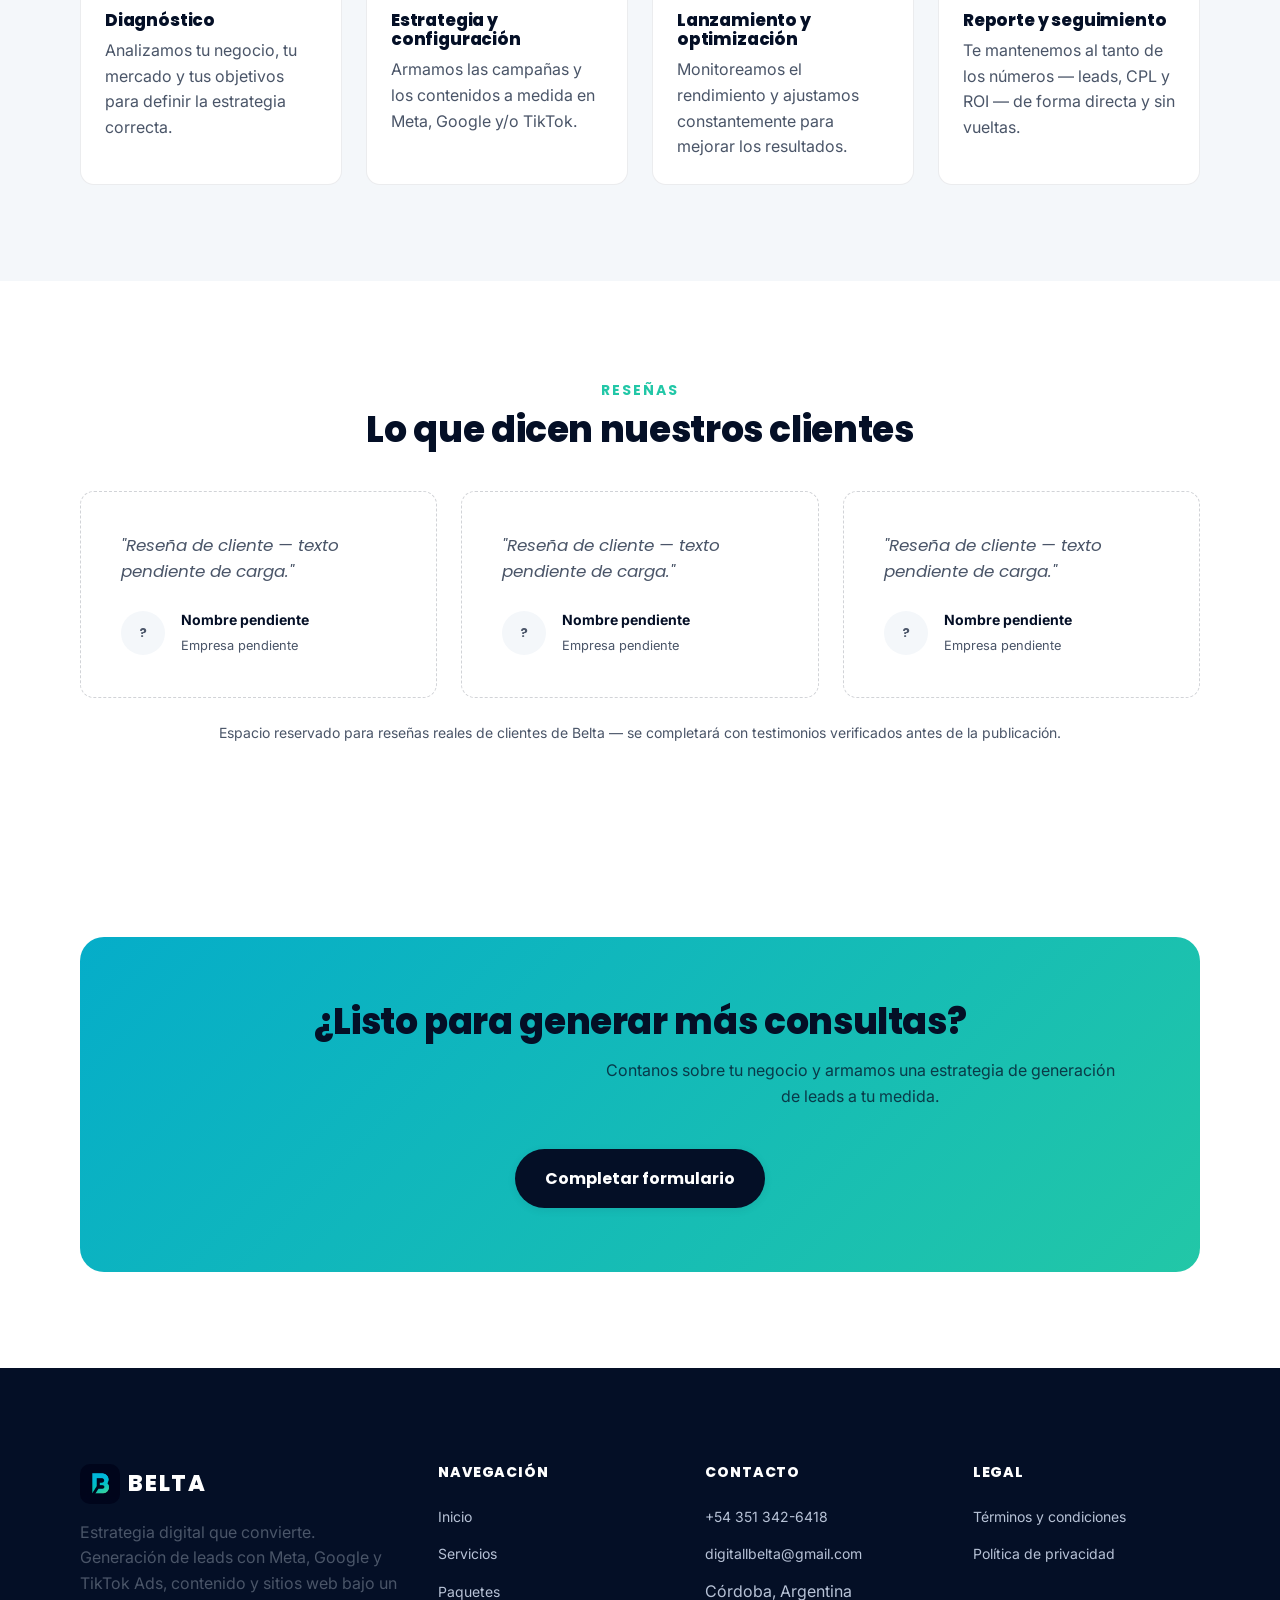
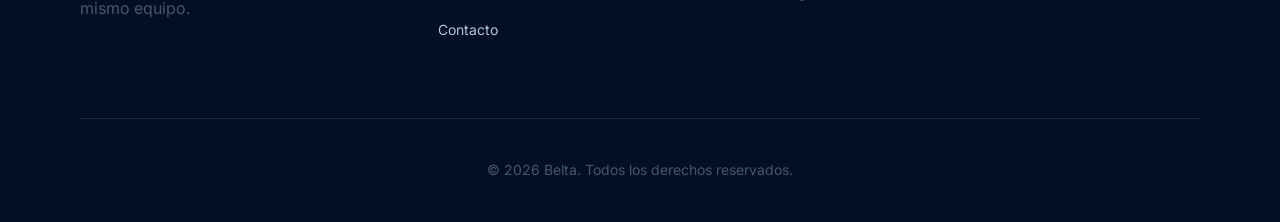
==== commit 85631548: "1st round of changes" ====
--- a/index.html
+++ b/index.html
@@ -38,11 +38,11 @@
         <ul class="primary-nav__list">
           <li><a href="index.html" aria-current="page">Inicio</a></li>
           <li><a href="services.html">Servicios</a></li>
-          <li><a href="index.html#resenas">Reseñas</a></li>
+          <li><a href="packages.html">Paquetes</a></li>
           <li><a href="contact.html">Contacto</a></li>
         </ul>
         <div class="header-cta">
-          <a class="btn btn--primary" href="https://wa.me/5493513158317?text=Hola%20Belta%2C%20quiero%20generar%20más%20consultas%20para%20mi%20negocio" target="_blank" rel="noopener">
+          <a class="btn btn--primary" href="https://wa.me/5493513426418?text=Hola%20Belta%2C%20quiero%20generar%20más%20consultas%20para%20mi%20negocio" target="_blank" rel="noopener">
             Escribinos por WhatsApp
           </a>
         </div>
@@ -60,25 +60,25 @@
     <section class="hero">
       <div class="container hero-inner">
         <div class="hero-content">
-          <h1>Conseguí clientes nuevos, todos los meses.</h1>
+          <h1>Marketing que genera leads. Leads que se convierten en clientes.</h1>
           <p class="hero-lead">Belta es la agencia de crecimiento digital que hace que la gente interesada en lo que vendés te contacte directamente, de forma constante, con Meta Ads, Google Ads y TikTok Ads.</p>
           <div class="hero-actions">
-            <a class="btn btn--primary" href="https://wa.me/5493513158317?text=Hola%20Belta%2C%20quiero%20generar%20más%20consultas%20para%20mi%20negocio" target="_blank" rel="noopener">
+            <a class="btn btn--primary" href="https://wa.me/5493513426418?text=Hola%20Belta%2C%20quiero%20generar%20más%20consultas%20para%20mi%20negocio" target="_blank" rel="noopener">
               Quiero más consultas
             </a>
             <a class="btn btn--secondary" href="services.html">Ver servicios</a>
           </div>
           <div class="hero-trust">
             <span class="hero-trust__item">
-              <img class="btn-icon" src="assets/icons/ui/check-circle.svg" alt="" width="16" height="16">
+              <span class="check-dot" aria-hidden="true">✓</span>
               +3 años de experiencia
             </span>
             <span class="hero-trust__item">
-              <img class="btn-icon" src="assets/icons/ui/check-circle.svg" alt="" width="16" height="16">
+              <span class="check-dot" aria-hidden="true">✓</span>
               Meta, Google y TikTok Ads
             </span>
             <span class="hero-trust__item">
-              <img class="btn-icon" src="assets/icons/ui/check-circle.svg" alt="" width="16" height="16">
+              <span class="check-dot" aria-hidden="true">✓</span>
               Estrategia, contenido y sitio web en un mismo equipo
             </span>
           </div>
@@ -103,7 +103,7 @@
         </div>
         <div class="value-strip__item">
           <h3>Rubros de confianza</h3>
-          <p>Especialistas en generación de leads para concesionarias y comercializadores de salud.</p>
+          <p>Especialistas en generación de leads para equipos de venta de todo rubro: Automotor, salud, construcción, inmobiliario y muchos más.</p>
         </div>
         <div class="value-strip__item">
           <h3>Alcance nacional</h3>
@@ -124,7 +124,7 @@
           <article class="service-card">
             <div class="service-card__icon"><img src="assets/icons/business/briefcase.svg" alt=""></div>
             <h3>Google &amp; Meta Ads</h3>
-            <p>Nuestro servicio principal: campañas de generación de leads en Google y Meta, pensadas para traerte consultas calificadas todos los meses.</p>
+            <p>Nuestro servicio principal: campañas de generación de leads en Google y Meta, pensadas para traerte consultas calificadas de forma periódica.</p>
             <a class="service-card__link" href="services.html#google-meta-ads">Conocer más <img class="btn-icon" src="assets/icons/navigation/arrow-right.svg" alt=""></a>
           </article>
 
@@ -174,9 +174,9 @@
           <h2>Estrategia digital que convierte</h2>
         </div>
 
-        <div class="grid grid--4">
-          <div class="diff-card">
-            <div class="diff-card__icon"><img src="assets/icons/ui/check.svg" alt=""></div>
+        <div class="grid grid--3">
+          <div class="diff-card">
+            <div class="diff-card__icon" aria-hidden="true">✓</div>
             <h3>Todo bajo un mismo equipo</h3>
             <p>Meta, Google, TikTok, contenido y sitios web integrados, sin intermediarios ni proveedores sueltos.</p>
           </div>
@@ -194,6 +194,11 @@
             <div class="diff-card__icon"><img src="assets/icons/business/team.svg" alt=""></div>
             <h3>Estrategia a medida</h3>
             <p>Adaptamos cada campaña al rubro y al perfil de cliente que buscás, con foco en leads calificados.</p>
+          </div>
+          <div class="diff-card">
+            <div class="diff-card__icon"><img src="assets/icons/navigation/search.svg" alt=""></div>
+            <h3>Estrategia por rubro</h3>
+            <p>Enfoque particular en distintos rubros, buscando generar leads personalizados para tu público ideal.</p>
           </div>
         </div>
       </div>
@@ -282,8 +287,8 @@
         <div class="cta-band">
           <h2>¿Listo para generar más consultas?</h2>
           <p>Contanos sobre tu negocio y armamos una estrategia de generación de leads a tu medida.</p>
-          <a class="btn btn--primary" href="https://wa.me/5493513158317?text=Hola%20Belta%2C%20quiero%20generar%20más%20consultas%20para%20mi%20negocio" target="_blank" rel="noopener">
-            Escribinos por WhatsApp
+          <a class="btn btn--primary" href="contact.html">
+            Completar formulario
           </a>
         </div>
       </div>
@@ -307,7 +312,7 @@
           <ul>
             <li><a href="index.html">Inicio</a></li>
             <li><a href="services.html">Servicios</a></li>
-            <li><a href="index.html#resenas">Reseñas</a></li>
+            <li><a href="packages.html">Paquetes</a></li>
             <li><a href="contact.html">Contacto</a></li>
           </ul>
         </nav>
@@ -315,8 +320,8 @@
         <div class="footer-col">
           <h4>Contacto</h4>
           <ul>
-            <li><a href="https://wa.me/5493513158317" target="_blank" rel="noopener">+54 351 315-8317</a></li>
-            <li><a href="mailto:carlosperalta.leadrise@gmail.com">carlosperalta.leadrise@gmail.com</a></li>
+            <li><a href="https://wa.me/5493513426418" target="_blank" rel="noopener">+54 351 342-6418</a></li>
+            <li><a href="mailto:digitallbelta@gmail.com">digitallbelta@gmail.com</a></li>
             <li><span>Córdoba, Argentina</span></li>
           </ul>
         </div>
@@ -332,15 +337,11 @@
 
       <div class="footer-bottom">
         <p>&copy; <span id="current-year">2026</span> Belta. Todos los derechos reservados.</p>
-        <a class="prol-signature" href="https://prolstudio.com" target="_blank" rel="noopener">
-          <img src="assets/images/logo/belta-icon-navy.png" alt="" width="16" height="16" style="border-radius: 4px;">
-          Infraestructura web por PROL
-        </a>
       </div>
     </div>
   </footer>
 
-  <a class="floating-whatsapp" href="https://wa.me/5493513158317?text=Hola%20Belta%2C%20quiero%20generar%20más%20consultas%20para%20mi%20negocio" target="_blank" rel="noopener" aria-label="Escribinos por WhatsApp">
+  <a class="floating-whatsapp" href="https://wa.me/5493513426418?text=Hola%20Belta%2C%20quiero%20generar%20más%20consultas%20para%20mi%20negocio" target="_blank" rel="noopener" aria-label="Escribinos por WhatsApp">
     <img src="assets/icons/communication/whatsapp.svg" alt="">
   </a>
 
--- a/assets/css/style.css
+++ b/assets/css/style.css
@@ -67,7 +67,12 @@
    02. Reset & Base
    -------------------------------------------------------------------------- */
 *, *::before, *::after { box-sizing: border-box; }
-html { scroll-behavior: smooth; }
+
+html {
+  scroll-behavior: smooth;
+  overflow-x: hidden;
+  width: 100%;
+}
 
 @media (prefers-reduced-motion: reduce) {
   html { scroll-behavior: auto; }
@@ -90,6 +95,10 @@
   color: var(--text-on-light);
   background: var(--color-white);
   -webkit-font-smoothing: antialiased;
+  overflow-x: hidden;
+  width: 100%;
+  max-width: 100vw;
+  position: relative;
 }
 
 h1, h2, h3, h4 {
@@ -258,29 +267,62 @@
 /* --------------------------------------------------------------------------
    05. Header
    -------------------------------------------------------------------------- */
+/*
+ * IMPORTANT: .site-header itself must never receive `transform`, `filter`,
+ * `backdrop-filter`, `perspective`, or `will-change: transform`. Any of
+ * those turn the header into the containing block for EVERY `position:
+ * fixed` descendant inside it (including .primary-nav, the mobile menu
+ * panel) — instead of sizing against the full viewport, the fixed panel
+ * would then size against the header's own ~76px-tall box and get
+ * clipped down to almost nothing. The frosted-glass blur is applied on
+ * the ::before pseudo-element below instead, so .site-header stays a
+ * plain sticky/z-index box and .primary-nav keeps positioning against
+ * the viewport correctly.
+ */
 .site-header {
   position: sticky;
   top: 0;
   z-index: 500;
+  isolation: isolate;
+}
+
+.site-header::before {
+  content: "";
+  position: absolute;
+  inset: 0;
+  z-index: 0;
   background: rgba(4, 15, 38, 0.92);
   backdrop-filter: blur(10px);
   -webkit-backdrop-filter: blur(10px);
   transition: box-shadow var(--transition-base), background var(--transition-base);
-}
-
-.site-header.is-scrolled {
+  pointer-events: none;
+}
+
+.site-header.is-scrolled::before {
   box-shadow: 0 8px 24px rgba(4, 15, 38, 0.25);
 }
 
 .header-inner {
-  display: flex;
-  align-items: center;
-  justify-content: space-between;
+  position: relative;
+  z-index: 1;
+  display: grid;
+  grid-template-columns: 1fr auto 1fr;
+  align-items: center;
   min-height: var(--header-height);
   gap: var(--space-md);
 }
 
+/*
+ * Logo centrado: la marca vive en la columna del medio de header-inner.
+ * .primary-nav pasa a `display:contents` en desktop para que su <ul> y su
+ * botón CTA se vuelvan hijos directos del grid (columna 1 y 3), sin tocar
+ * el HTML — en mobile, la media query de abajo le devuelve `display:flex`
+ * para que vuelva a funcionar como panel fijo de pantalla completa.
+ */
 .brand {
+  grid-column: 2;
+  grid-row: 1;
+  justify-self: center;
   display: flex;
   align-items: center;
   gap: var(--space-2xs);
@@ -303,13 +345,15 @@
 }
 
 .primary-nav {
-  display: flex;
-  align-items: center;
-  gap: var(--space-lg);
+  display: contents;
 }
 
 .primary-nav__list {
-  display: flex;
+  grid-column: 1;
+  grid-row: 1;
+  justify-self: start;
+  display: flex;
+  align-items: center;
   gap: var(--space-md);
 }
 
@@ -329,9 +373,19 @@
   border-color: var(--color-green);
 }
 
-.header-cta { display: flex; align-items: center; gap: var(--space-sm); }
+.header-cta {
+  grid-column: 3;
+  grid-row: 1;
+  justify-self: end;
+  display: flex;
+  align-items: center;
+  gap: var(--space-sm);
+}
 
 .nav-toggle {
+  grid-column: 3;
+  grid-row: 1;
+  justify-self: end;
   display: none;
   flex-direction: column;
   justify-content: center;
@@ -360,8 +414,14 @@
   .nav-toggle { display: flex; }
 
   .primary-nav {
+    display: flex;
     position: fixed;
-    inset: var(--header-height) 0 0 0;
+    top: var(--header-height);
+    left: 0;
+    right: 0;
+    bottom: 0;
+    width: 100%;
+    max-width: 100vw;
     background: var(--color-navy);
     flex-direction: column;
     align-items: flex-start;
@@ -369,7 +429,10 @@
     transform: translateX(100%);
     transition: transform var(--transition-base);
     overflow-y: auto;
+    visibility: hidden;
   }
+
+  .primary-nav.is-open { visibility: visible; }
 
   .primary-nav.is-open { transform: translateX(0); }
 
@@ -453,7 +516,28 @@
   color: var(--text-on-dark-muted);
 }
 
-.hero-trust__item .btn-icon { color: var(--color-green); }
+/*
+ * Check-dot: reemplaza los íconos genéricos de check por un elemento
+ * 100% CSS (círculo con degradé de marca + tilde). Así los indicadores
+ * tipo "+3 años de experiencia" quedan siempre en paleta de marca
+ * (navy/turquesa/verde) sin depender de que el archivo SVG del ícono
+ * ya esté copiado desde la librería oficial de PROL.
+ */
+.check-dot {
+  display: inline-flex;
+  align-items: center;
+  justify-content: center;
+  width: 18px;
+  height: 18px;
+  border-radius: 50%;
+  background: var(--gradient-brand);
+  color: var(--color-navy);
+  font-family: var(--font-heading);
+  font-weight: 800;
+  font-size: 0.65rem;
+  line-height: 1;
+  flex-shrink: 0;
+}
 
 .hero-visual {
   position: relative;
@@ -536,6 +620,10 @@
   align-items: center;
   justify-content: center;
   margin-bottom: var(--space-md);
+  color: var(--color-navy);
+  font-family: var(--font-heading);
+  font-weight: 800;
+  font-size: 1.2rem;
 }
 
 .service-card__icon img { width: 24px; height: 24px; }
@@ -619,6 +707,10 @@
   align-items: center;
   justify-content: center;
   margin-bottom: var(--space-md);
+  color: var(--color-navy);
+  font-family: var(--font-heading);
+  font-weight: 800;
+  font-size: 1.1rem;
 }
 
 .diff-card__icon img { width: 22px; height: 22px; }
@@ -946,25 +1038,13 @@
 .footer-bottom {
   display: flex;
   align-items: center;
-  justify-content: space-between;
+  justify-content: center;
+  text-align: center;
   flex-wrap: wrap;
   gap: var(--space-sm);
   padding-top: var(--space-lg);
   font-size: var(--fs-small);
 }
-
-.prol-signature {
-  display: inline-flex;
-  align-items: center;
-  gap: var(--space-2xs);
-  color: var(--text-on-dark-muted);
-  font-size: 0.8rem;
-  opacity: 0.85;
-  transition: opacity var(--transition-fast);
-}
-
-.prol-signature:hover { opacity: 1; }
-.prol-signature img { width: 16px; height: 16px; }
 
 /* --------------------------------------------------------------------------
    16. Floating WhatsApp button
@@ -1017,3 +1097,133 @@
 
 .page-hero h1 { color: var(--color-white); margin-bottom: var(--space-sm); }
 .page-hero p { max-width: 60ch; margin-inline: auto; }
+
+/* --------------------------------------------------------------------------
+   19. Pricing cards (Paquetes)
+   -------------------------------------------------------------------------- */
+.pricing-intro {
+  max-width: 640px;
+  margin: 0 auto var(--space-lg);
+  text-align: center;
+}
+
+.pricing-grid {
+  display: grid;
+  grid-template-columns: repeat(4, 1fr);
+  gap: var(--space-md);
+  align-items: stretch;
+}
+
+@media (max-width: 1024px) {
+  .pricing-grid { grid-template-columns: repeat(2, 1fr); }
+}
+@media (max-width: 620px) {
+  .pricing-grid { grid-template-columns: 1fr; }
+}
+
+.pricing-card {
+  position: relative;
+  display: flex;
+  flex-direction: column;
+  height: 100%;
+  padding: var(--space-lg) var(--space-md);
+  border-radius: var(--radius-lg);
+  background: rgba(255, 255, 255, 0.04);
+  border: 1px solid rgba(255, 255, 255, 0.12);
+}
+
+.pricing-card--featured {
+  border: 2px solid transparent;
+  background:
+    linear-gradient(var(--color-navy-soft), var(--color-navy-soft)) padding-box,
+    var(--gradient-brand) border-box;
+}
+
+@media (min-width: 621px) {
+  .pricing-card--featured { transform: translateY(-8px); }
+}
+
+.pricing-badge {
+  position: absolute;
+  top: -13px;
+  left: 50%;
+  transform: translateX(-50%);
+  background: var(--gradient-brand);
+  color: var(--color-navy);
+  font-family: var(--font-heading);
+  font-weight: 700;
+  font-size: 0.7rem;
+  letter-spacing: 0.04em;
+  padding: 0.3rem 0.9rem;
+  border-radius: var(--radius-pill);
+  white-space: nowrap;
+}
+
+.pricing-card h3 { color: var(--color-white); font-size: 1.1rem; margin-bottom: var(--space-sm); }
+
+.pricing-card__price {
+  font-family: var(--font-heading);
+  font-weight: 800;
+  font-size: 1.35rem;
+  color: var(--color-white);
+  margin-bottom: 0.15rem;
+}
+
+.pricing-card__price span {
+  font-size: 0.75rem;
+  font-weight: 400;
+  color: var(--text-on-dark-muted);
+}
+
+.pricing-card__note {
+  font-size: 0.75rem;
+  color: var(--text-on-dark-muted);
+  margin-bottom: var(--space-sm);
+}
+
+.pricing-savings {
+  display: inline-block;
+  background: rgba(34, 199, 167, 0.15);
+  border: 1px solid var(--color-green);
+  color: var(--color-green);
+  font-size: 0.7rem;
+  font-weight: 600;
+  padding: 0.3rem 0.7rem;
+  border-radius: var(--radius-pill);
+  margin-bottom: var(--space-md);
+}
+
+.pricing-features {
+  list-style: none;
+  padding: 0;
+  margin: 0 0 var(--space-md);
+  flex-grow: 1;
+}
+
+.pricing-features li {
+  display: flex;
+  gap: var(--space-2xs);
+  font-size: 0.85rem;
+  color: var(--text-on-dark-muted);
+  padding: 0.5rem 0;
+  border-top: 1px solid rgba(255, 255, 255, 0.08);
+  line-height: 1.4;
+}
+
+.pricing-features li:first-child { border-top: none; }
+
+.pricing-features li::before {
+  content: "✓";
+  color: var(--color-turquoise);
+  font-weight: 700;
+  flex-shrink: 0;
+}
+
+.pricing-card .btn { margin-top: auto; }
+
+.pricing-foot-note {
+  max-width: 680px;
+  margin: var(--space-lg) auto 0;
+  text-align: center;
+  font-size: var(--fs-small);
+}
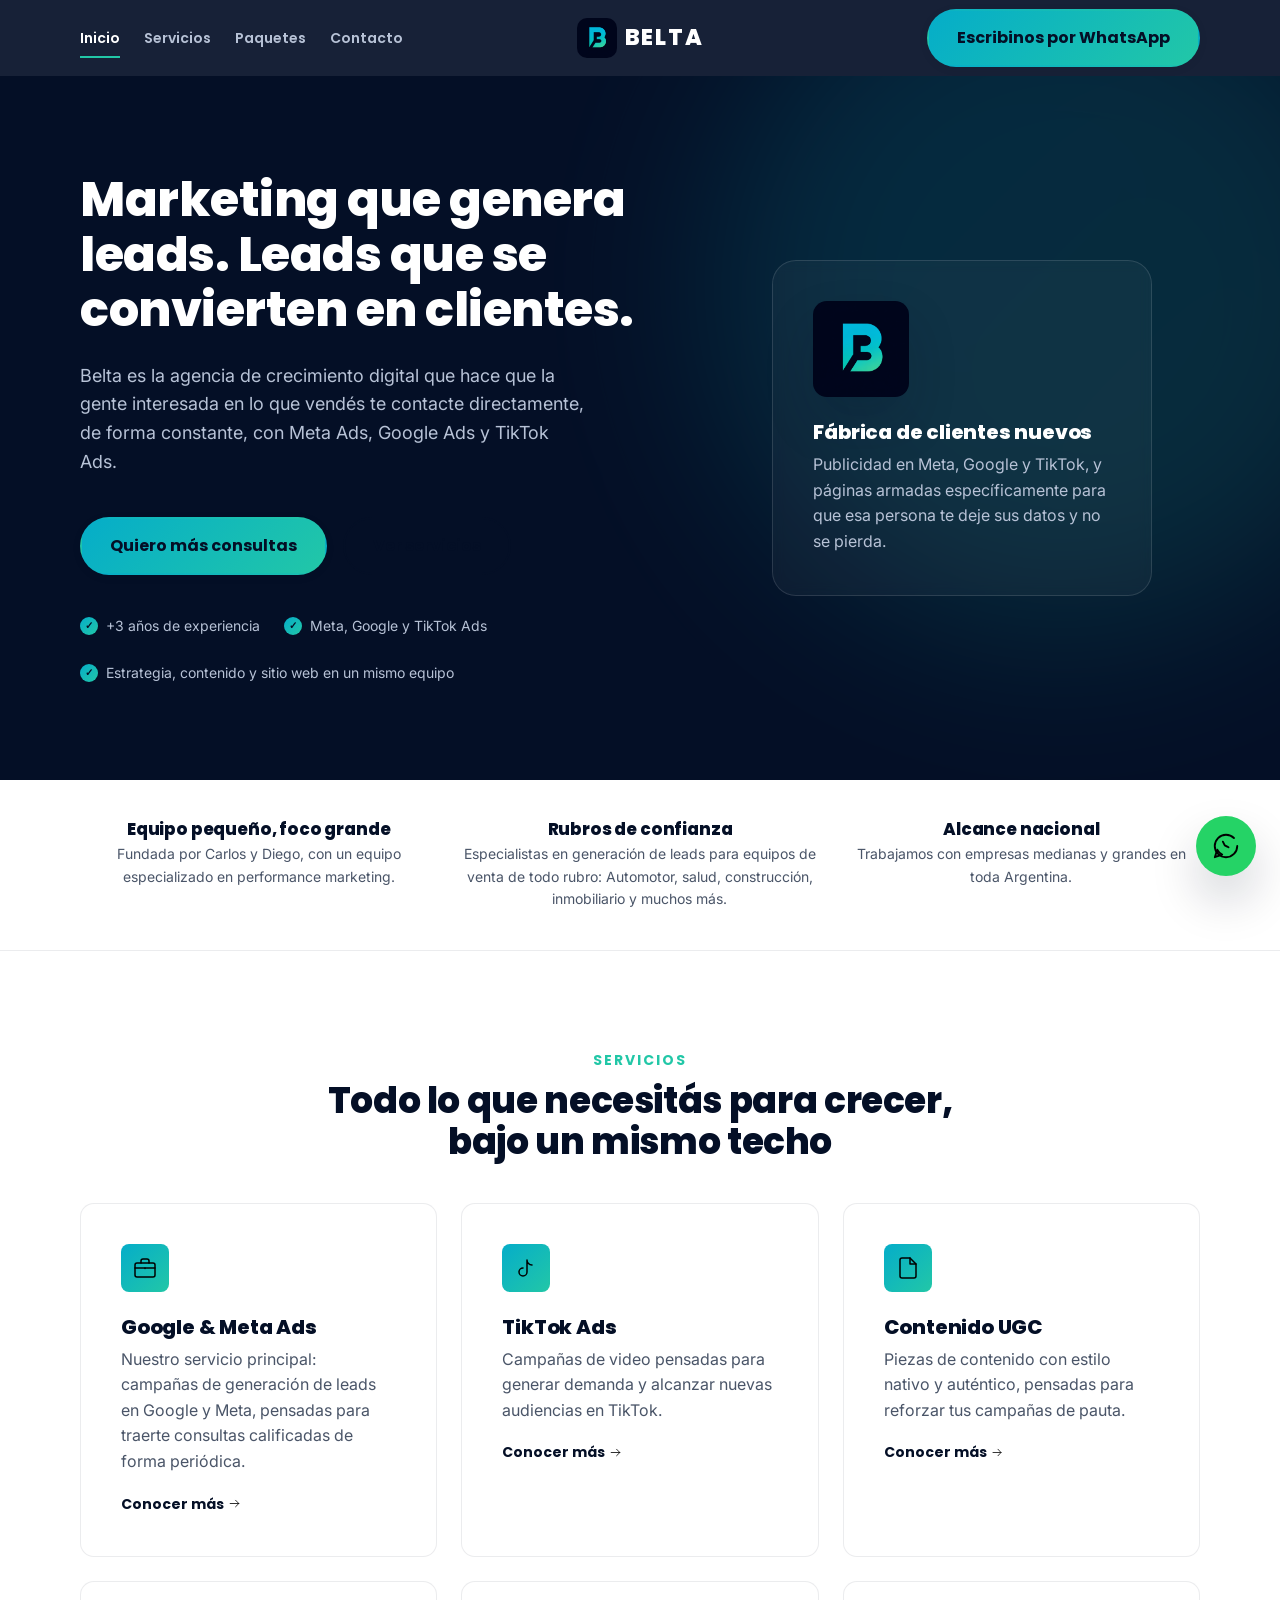
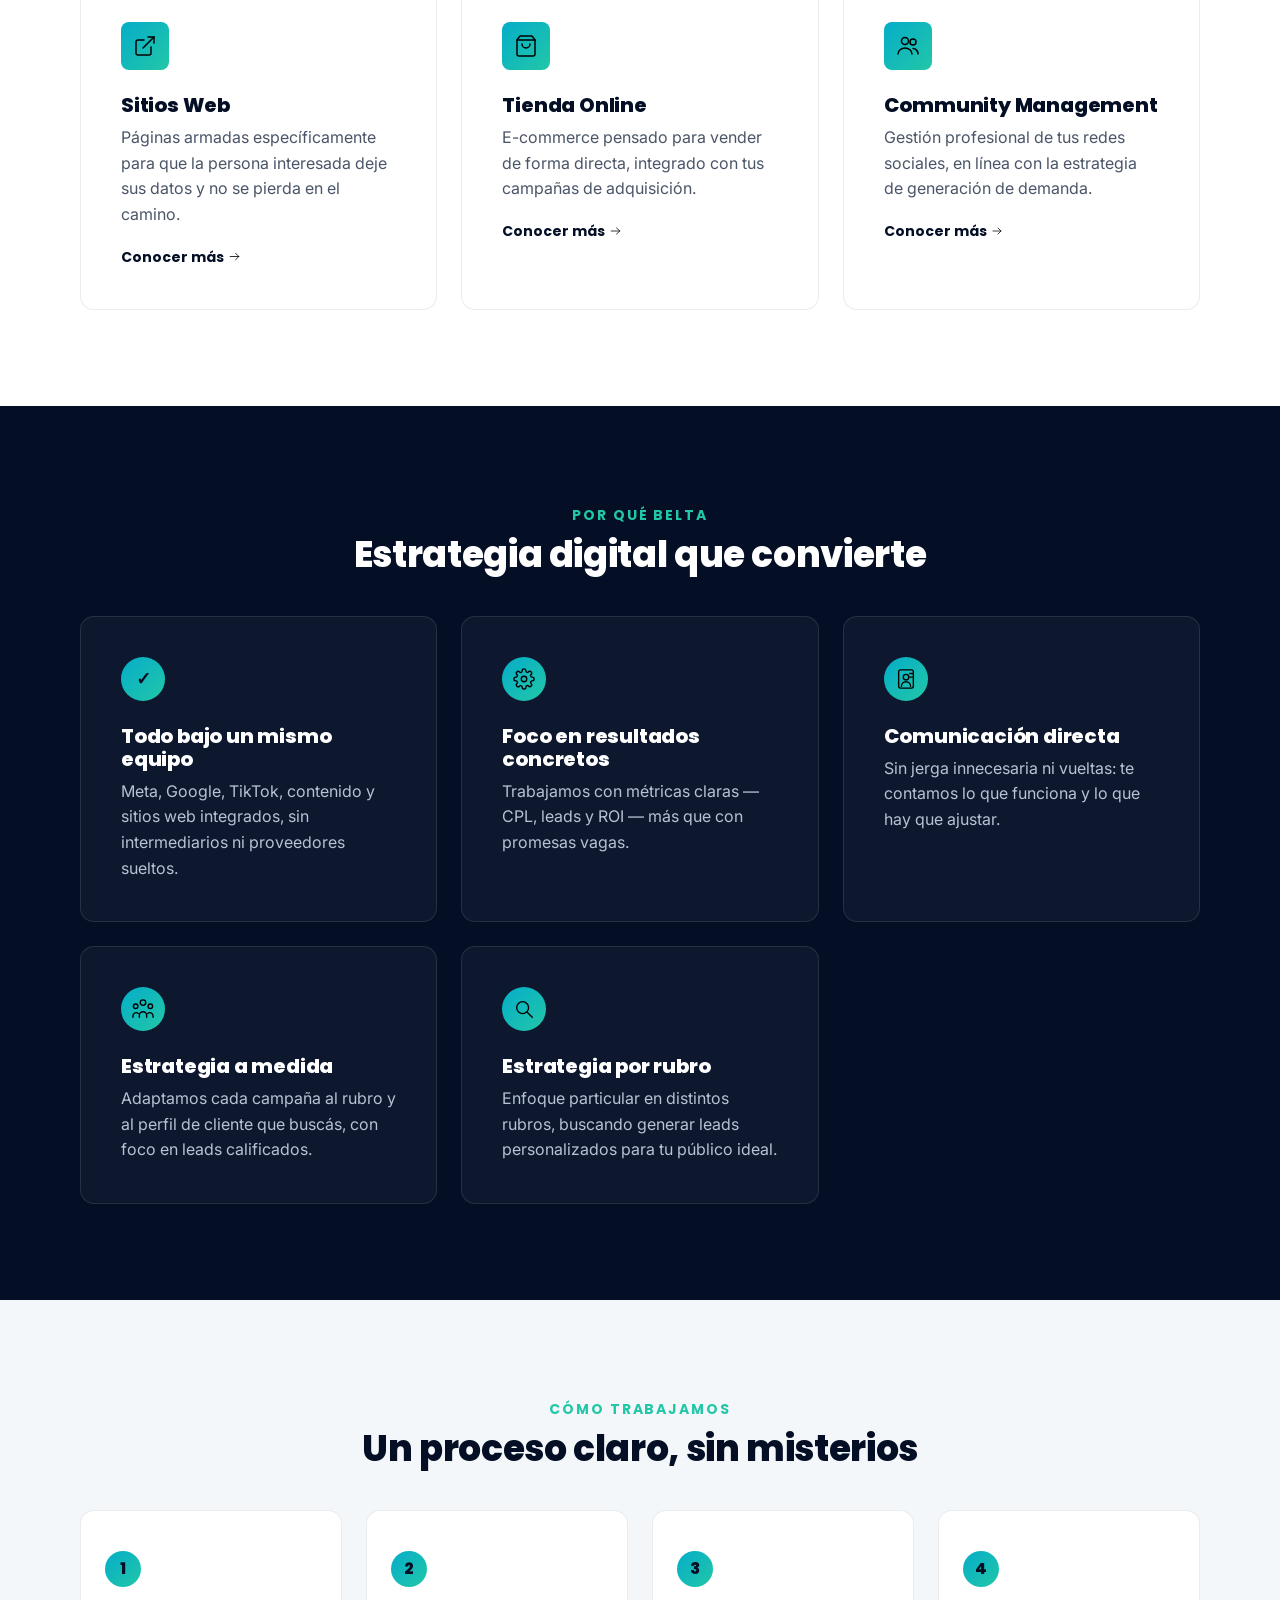
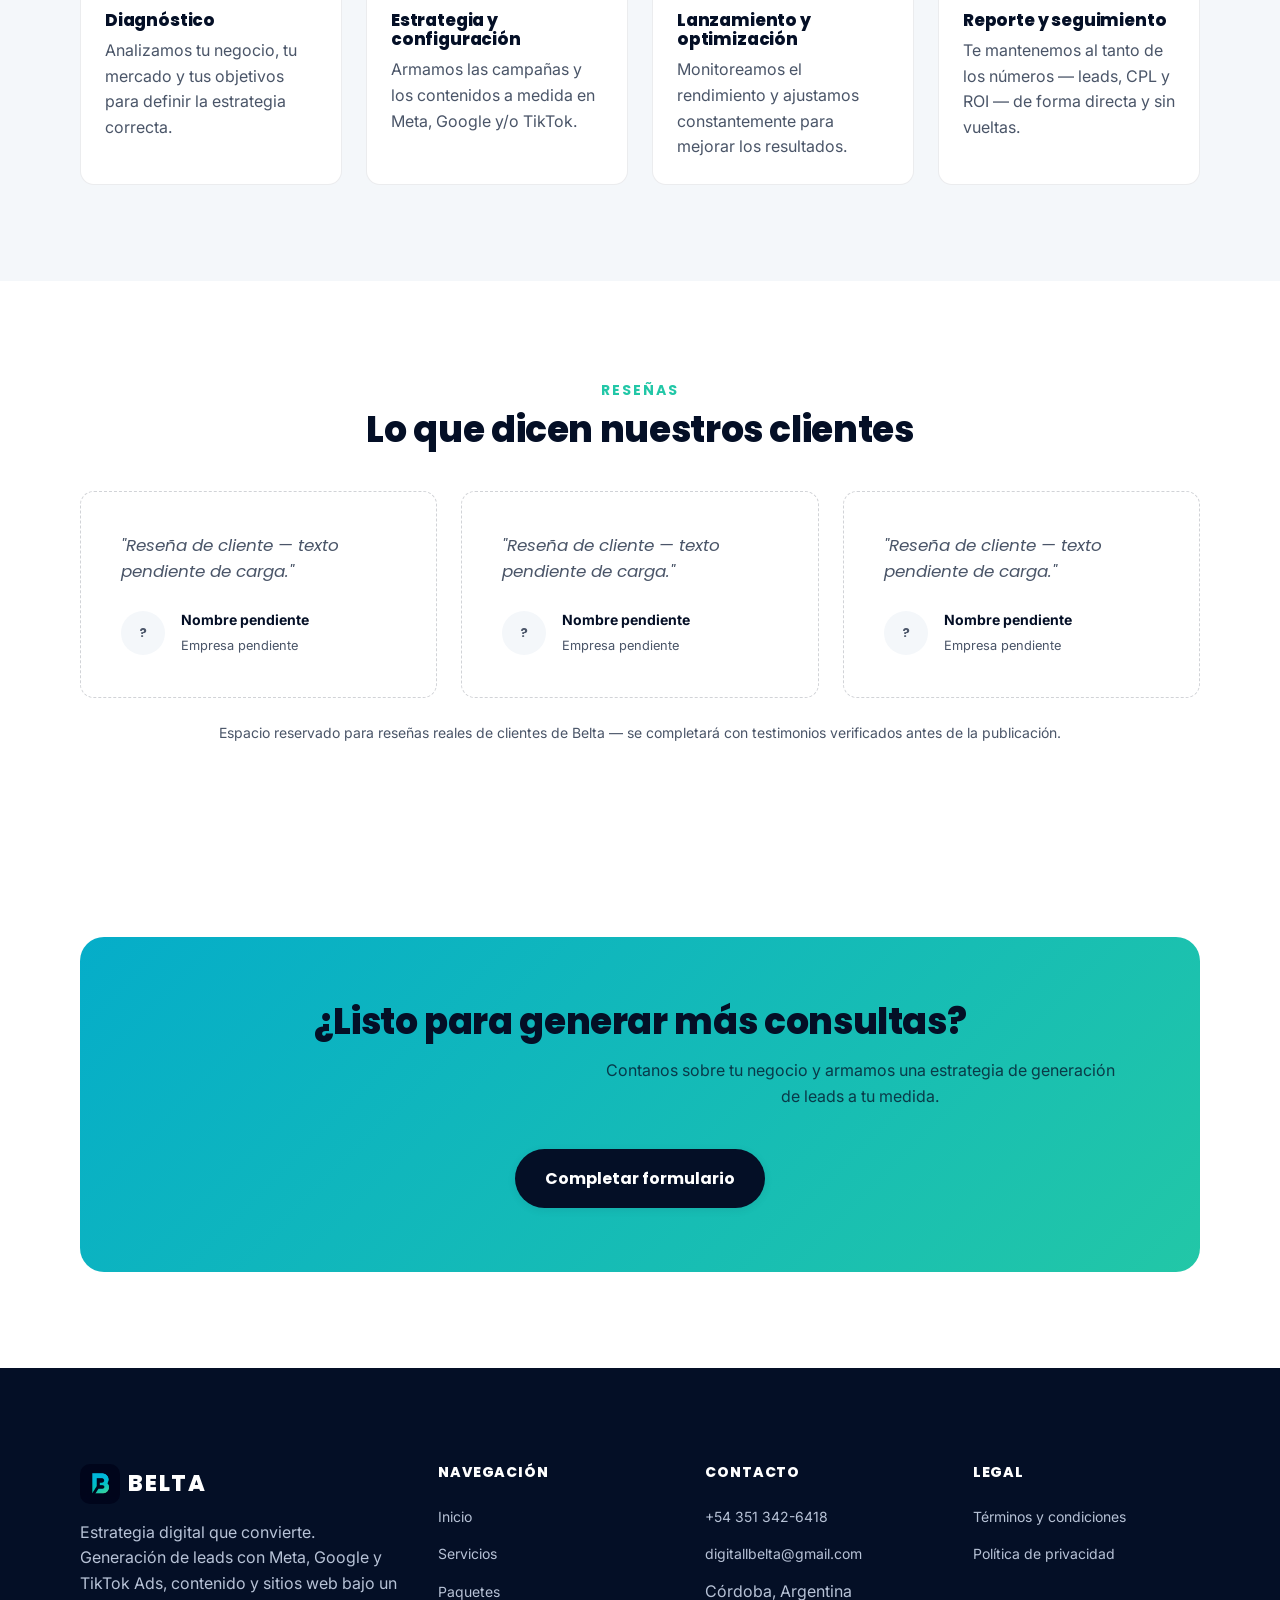
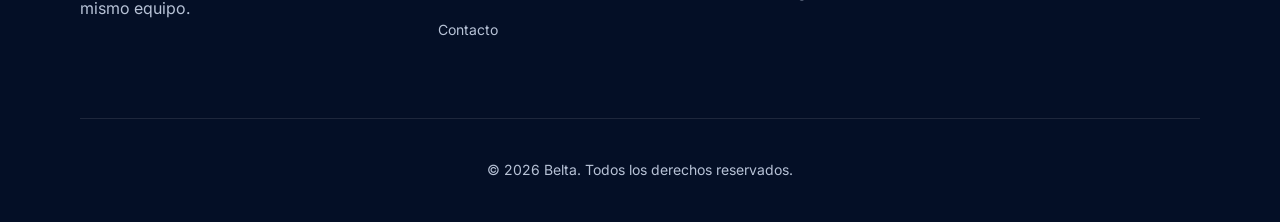
==== commit 46e18ee6: "clean url" ====
--- a/index.html
+++ b/index.html
@@ -29,17 +29,17 @@
 
   <header class="site-header" id="site-header">
     <div class="container header-inner">
-      <a href="index.html" class="brand" aria-label="Belta — ir al inicio">
+      <a href="/" class="brand" aria-label="Belta — ir al inicio">
         <img class="brand-mark" src="assets/images/logo/belta-icon-navy.png" alt="" width="40" height="40">
         <span class="brand-word">BELTA</span>
       </a>
 
       <nav class="primary-nav" id="primary-nav" aria-label="Navegación principal">
         <ul class="primary-nav__list">
-          <li><a href="index.html" aria-current="page">Inicio</a></li>
-          <li><a href="services.html">Servicios</a></li>
-          <li><a href="packages.html">Paquetes</a></li>
-          <li><a href="contact.html">Contacto</a></li>
+          <li><a href="/" aria-current="page">Inicio</a></li>
+          <li><a href="/services">Servicios</a></li>
+          <li><a href="/packages">Paquetes</a></li>
+          <li><a href="/contact">Contacto</a></li>
         </ul>
         <div class="header-cta">
           <a class="btn btn--primary" href="https://wa.me/5493513426418?text=Hola%20Belta%2C%20quiero%20generar%20más%20consultas%20para%20mi%20negocio" target="_blank" rel="noopener">
@@ -66,7 +66,7 @@
             <a class="btn btn--primary" href="https://wa.me/5493513426418?text=Hola%20Belta%2C%20quiero%20generar%20más%20consultas%20para%20mi%20negocio" target="_blank" rel="noopener">
               Quiero más consultas
             </a>
-            <a class="btn btn--secondary" href="services.html">Ver servicios</a>
+            <a class="btn btn--secondary" href="/services">Ver servicios</a>
           </div>
           <div class="hero-trust">
             <span class="hero-trust__item">
@@ -125,42 +125,42 @@
             <div class="service-card__icon"><img src="assets/icons/business/briefcase.svg" alt=""></div>
             <h3>Google &amp; Meta Ads</h3>
             <p>Nuestro servicio principal: campañas de generación de leads en Google y Meta, pensadas para traerte consultas calificadas de forma periódica.</p>
-            <a class="service-card__link" href="services.html#google-meta-ads">Conocer más <img class="btn-icon" src="assets/icons/navigation/arrow-right.svg" alt=""></a>
+            <a class="service-card__link" href="/services#google-meta-ads">Conocer más <img class="btn-icon" src="assets/icons/navigation/arrow-right.svg" alt=""></a>
           </article>
 
           <article class="service-card">
             <div class="service-card__icon"><img src="assets/icons/social/tiktok.svg" alt=""></div>
             <h3>TikTok Ads</h3>
             <p>Campañas de video pensadas para generar demanda y alcanzar nuevas audiencias en TikTok.</p>
-            <a class="service-card__link" href="services.html#tiktok-ads">Conocer más <img class="btn-icon" src="assets/icons/navigation/arrow-right.svg" alt=""></a>
+            <a class="service-card__link" href="/services#tiktok-ads">Conocer más <img class="btn-icon" src="assets/icons/navigation/arrow-right.svg" alt=""></a>
           </article>
 
           <article class="service-card">
             <div class="service-card__icon"><img src="assets/icons/documents/file.svg" alt=""></div>
             <h3>Contenido UGC</h3>
             <p>Piezas de contenido con estilo nativo y auténtico, pensadas para reforzar tus campañas de pauta.</p>
-            <a class="service-card__link" href="services.html#contenido-ugc">Conocer más <img class="btn-icon" src="assets/icons/navigation/arrow-right.svg" alt=""></a>
+            <a class="service-card__link" href="/services#contenido-ugc">Conocer más <img class="btn-icon" src="assets/icons/navigation/arrow-right.svg" alt=""></a>
           </article>
 
           <article class="service-card">
             <div class="service-card__icon"><img src="assets/icons/ui/external-link.svg" alt=""></div>
             <h3>Sitios Web</h3>
             <p>Páginas armadas específicamente para que la persona interesada deje sus datos y no se pierda en el camino.</p>
-            <a class="service-card__link" href="services.html#sitios-web">Conocer más <img class="btn-icon" src="assets/icons/navigation/arrow-right.svg" alt=""></a>
+            <a class="service-card__link" href="/services#sitios-web">Conocer más <img class="btn-icon" src="assets/icons/navigation/arrow-right.svg" alt=""></a>
           </article>
 
           <article class="service-card">
             <div class="service-card__icon"><img src="assets/icons/ecommerce/cart.svg" alt=""></div>
             <h3>Tienda Online</h3>
             <p>E-commerce pensado para vender de forma directa, integrado con tus campañas de adquisición.</p>
-            <a class="service-card__link" href="services.html#tienda-online">Conocer más <img class="btn-icon" src="assets/icons/navigation/arrow-right.svg" alt=""></a>
+            <a class="service-card__link" href="/services#tienda-online">Conocer más <img class="btn-icon" src="assets/icons/navigation/arrow-right.svg" alt=""></a>
           </article>
 
           <article class="service-card">
             <div class="service-card__icon"><img src="assets/icons/business/users.svg" alt=""></div>
             <h3>Community Management</h3>
             <p>Gestión profesional de tus redes sociales, en línea con la estrategia de generación de demanda.</p>
-            <a class="service-card__link" href="services.html#community-management">Conocer más <img class="btn-icon" src="assets/icons/navigation/arrow-right.svg" alt=""></a>
+            <a class="service-card__link" href="/services#community-management">Conocer más <img class="btn-icon" src="assets/icons/navigation/arrow-right.svg" alt=""></a>
           </article>
         </div>
       </div>
@@ -287,7 +287,7 @@
         <div class="cta-band">
           <h2>¿Listo para generar más consultas?</h2>
           <p>Contanos sobre tu negocio y armamos una estrategia de generación de leads a tu medida.</p>
-          <a class="btn btn--primary" href="contact.html">
+          <a class="btn btn--primary" href="/contact">
             Completar formulario
           </a>
         </div>
@@ -300,7 +300,7 @@
     <div class="container">
       <div class="footer-grid">
         <div class="footer-col footer-brand">
-          <a href="index.html" class="brand" aria-label="Belta — ir al inicio">
+          <a href="/" class="brand" aria-label="Belta — ir al inicio">
             <img class="brand-mark" src="assets/images/logo/belta-icon-navy.png" alt="" width="40" height="40">
             <span class="brand-word">BELTA</span>
           </a>
@@ -310,10 +310,10 @@
         <nav class="footer-col" aria-label="Navegación de pie de página">
           <h4>Navegación</h4>
           <ul>
-            <li><a href="index.html">Inicio</a></li>
-            <li><a href="services.html">Servicios</a></li>
-            <li><a href="packages.html">Paquetes</a></li>
-            <li><a href="contact.html">Contacto</a></li>
+            <li><a href="/">Inicio</a></li>
+            <li><a href="/services">Servicios</a></li>
+            <li><a href="/packages">Paquetes</a></li>
+            <li><a href="/contact">Contacto</a></li>
           </ul>
         </nav>
 
@@ -329,8 +329,8 @@
         <div class="footer-col">
           <h4>Legal</h4>
           <ul>
-            <li><a href="terms.html">Términos y condiciones</a></li>
-            <li><a href="privacy-policy.html">Política de privacidad</a></li>
+            <li><a href="/terms">Términos y condiciones</a></li>
+            <li><a href="/privacy-policy">Política de privacidad</a></li>
           </ul>
         </div>
       </div>
--- a/assets/css/style.css
+++ b/assets/css/style.css
@@ -565,7 +565,7 @@
 }
 
 .hero-visual-card h3 { color: var(--color-white); margin-bottom: var(--space-2xs); }
-.hero-visual-card p { margin: 0; }
+.hero-visual-card p { margin: 0; color: var(--text-on-dark-muted); }
 
 /* --------------------------------------------------------------------------
    07. Value / Trust strip
@@ -1020,7 +1020,7 @@
 }
 
 .footer-brand .brand { margin-bottom: var(--space-sm); }
-.footer-brand p { max-width: 34ch; }
+.footer-brand p { max-width: 34ch; color: var(--text-on-dark-muted); }
 
 .footer-col h4 {
   font-family: var(--font-heading);
@@ -1045,6 +1045,7 @@
   padding-top: var(--space-lg);
   font-size: var(--fs-small);
 }
+.footer-bottom p { color: var(--text-on-dark-muted); }
 
 /* --------------------------------------------------------------------------
    16. Floating WhatsApp button
@@ -1096,7 +1097,7 @@
 }
 
 .page-hero h1 { color: var(--color-white); margin-bottom: var(--space-sm); }
-.page-hero p { max-width: 60ch; margin-inline: auto; }
+.page-hero p { max-width: 60ch; margin-inline: auto; color: var(--text-on-dark-muted); }
 
 /* --------------------------------------------------------------------------
    19. Pricing cards (Paquetes)
